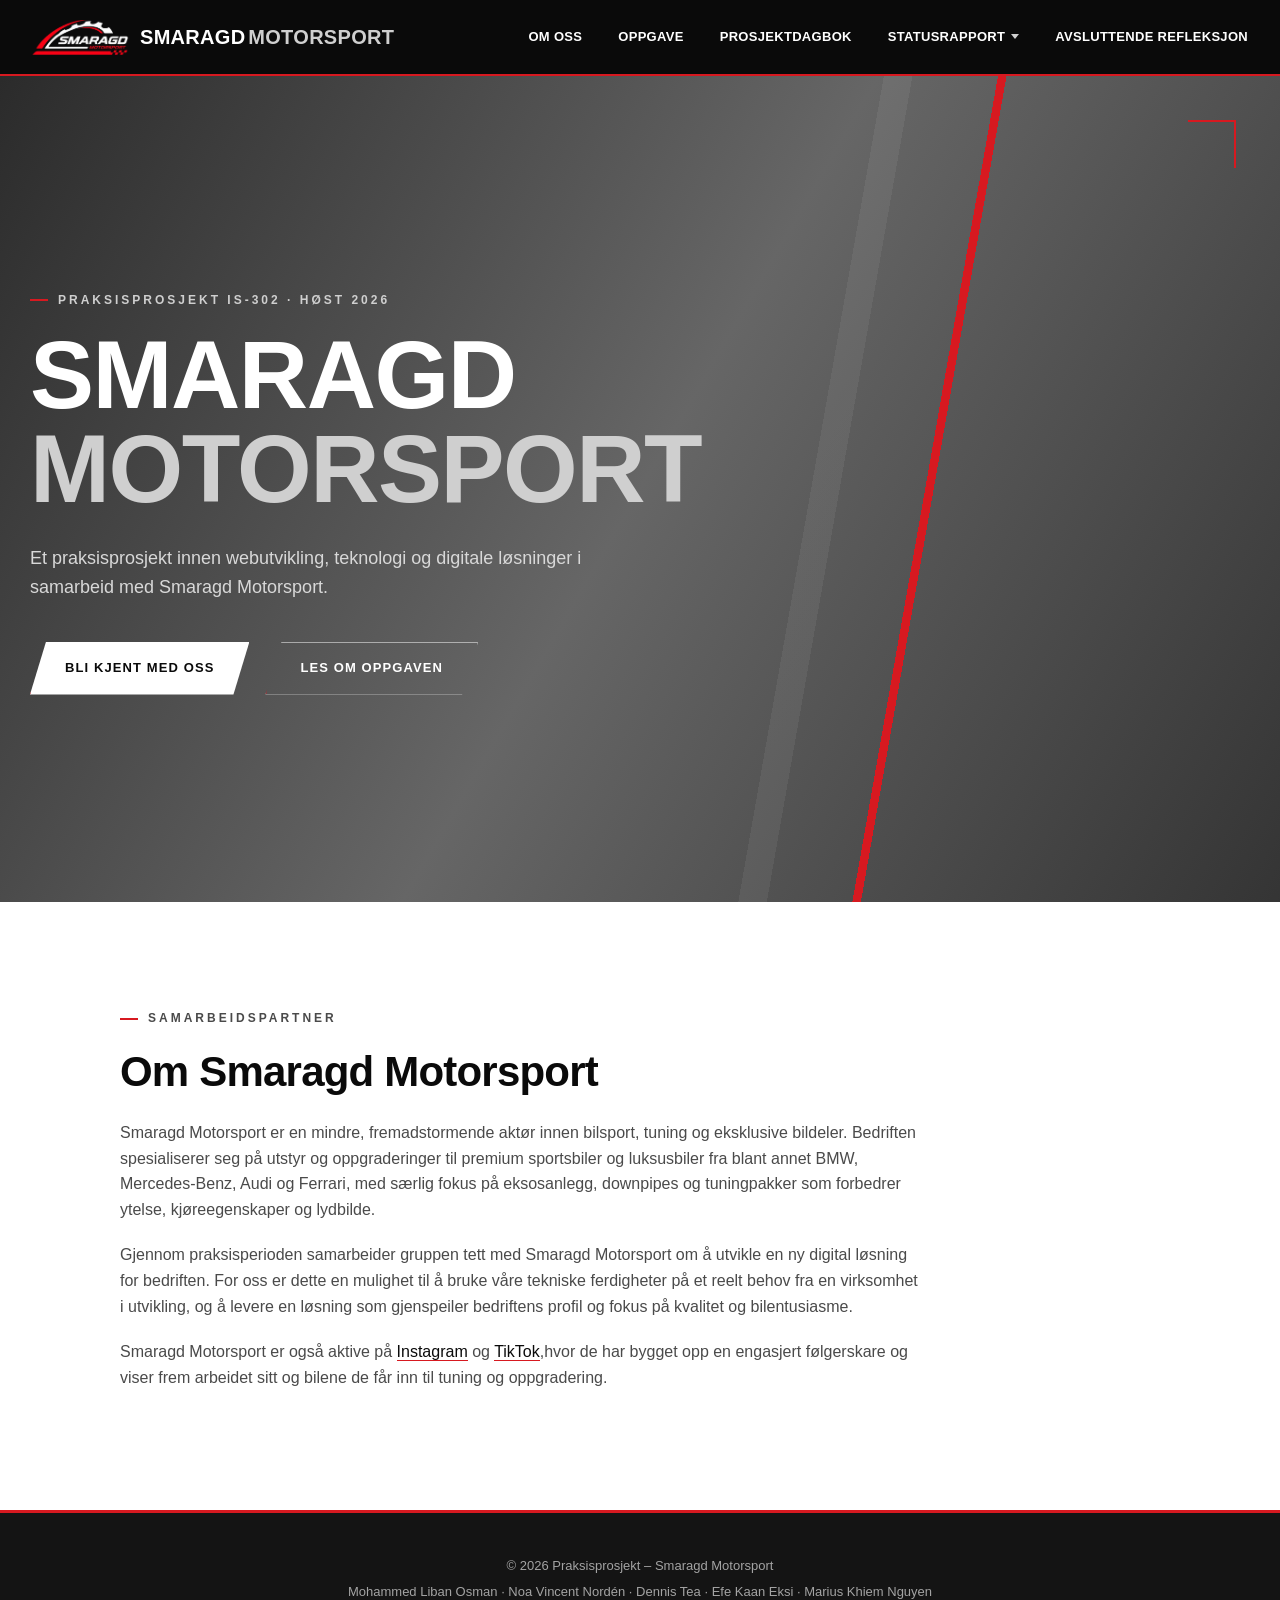
==== index.html @ 54a109b0 "Ordnet mobilvisning" ====
﻿<!DOCTYPE html>
<html lang="no">
<head>
    <meta charset="UTF-8">
    <meta name="viewport" content="width=device-width, initial-scale=1.0">

    <title>Smaragd Motorsport | Praksisprosjekt</title>

    <link rel="icon" type="image/png" href="./images/logo.png">

    <link rel="stylesheet" href="./style/stil.css">
</head>

<body>

    <!-- Hovedinnhold -->
    <main>

        <!-- Forside -->
        <section class="hero">

            <div class="hero-innhold">

                <p class="overtekst">
                    PRAKSISPROSJEKT IS-302 · HØST 2026
                </p>

                <h1>
                    SMARAGD <span>MOTORSPORT</span>
                </h1>

                <p class="hero-tekst">
                    Et praksisprosjekt innen webutvikling, teknologi og digitale løsninger i samarbeid med Smaragd Motorsport.
                </p>

                <div class="hero-knapper">

                    <a href="./html/om-oss.html" class="hovedknapp">
                        Bli kjent med oss
                    </a>

                    <a href="./html/oppgavebeskrivelse.html" class="hovedknapp">
                        Les om oppgaven
                    </a>

                </div>

            </div>

        </section>


        <!-- Om prosjektet -->
        <section class="introduksjon">

            <div class="innhold">

                <p class="seksjon-overtekst">
                    SAMARBEIDSPARTNER
                </p>

                <h2>
                    Om Smaragd Motorsport
                </h2>

                <p>
                    Smaragd Motorsport er en mindre, fremadstormende aktør innen bilsport, tuning og eksklusive bildeler. Bedriften spesialiserer seg på utstyr og oppgraderinger til premium sportsbiler og luksusbiler fra blant annet BMW, Mercedes-Benz, Audi og Ferrari, med særlig fokus på eksosanlegg, downpipes og tuningpakker som forbedrer ytelse, kjøreegenskaper og lydbilde.
                </p>

                <p>
                    Gjennom praksisperioden samarbeider gruppen tett med Smaragd Motorsport om å utvikle en ny digital løsning for bedriften. For oss er dette en mulighet til å bruke våre tekniske ferdigheter på et reelt behov fra en virksomhet i utvikling, og å levere en løsning som gjenspeiler bedriftens profil og fokus på kvalitet og bilentusiasme.
                </p>

                <p>
                    Smaragd Motorsport er også aktive på
                    <a href="https://www.instagram.com/smaragd.motorsport/" target="_blank" rel="noopener">Instagram</a> og
                    <a href="https://www.tiktok.com/@smaragd.motorsport1" target="_blank" rel="noopener">TikTok</a>,hvor de har bygget opp en engasjert følgerskare og viser frem arbeidet sitt og bilene de får inn til tuning og oppgradering.
                </p>

            </div>

        </section>

    </main>

    <script src="./js/hoved.js"></script>
    <script src="../JS/komponenter.js"></script>

</body>
</html>
---- style/stil.css ----
/* =====================================================
   FARGER, TYPOGRAFI OG GRUNNLEGGENDE VARIABLER
   ===================================================== */

   :root {
    --svart: #0a0a0a;
    --svart-2: #141414;
    --gra-mork: #4a4a4a;
    --gra: #8a8a8a;
    --gra-lys: #e2e2e2;
    --gra-lysest: #f4f4f4;
    --hvit: #ffffff;
    --off-hvit: #fafafa;
    --rod: #d71920;

    --skrift: Arial, Helvetica, sans-serif;
    --hoyde-nav: 74px;
}


/* =====================================================
   GENERELLE INNSTILLINGER
   ===================================================== */

* {
    margin: 0;
    padding: 0;
    box-sizing: border-box;
}

html {
    scroll-behavior: smooth;
}

body {
    font-family: var(--skrift);
    background-color: var(--hvit);
    color: var(--svart);
    line-height: 1.6;
    overflow-x: hidden;
}

img, video {
    max-width: 100%;
    height: auto;
}

:focus-visible {
    outline: 2px solid var(--rod);
    outline-offset: 3px;
}

@media (prefers-reduced-motion: reduce) {
    *, *::before, *::after {
        animation-duration: 0.001ms !important;
        transition-duration: 0.001ms !important;
    }
}


/* =====================================================
   NAVIGASJON
   ===================================================== */

   .topptekst {
    width: 100%;
    background-color: var(--svart);
    border-bottom: 2px solid #d71920;
    position: sticky;
    top: 0;
    z-index: 1000;
}

.navigasjon {
    max-width: 1300px;
    margin: auto;
    min-height: var(--hoyde-nav);
    display: flex;
    align-items: center;
    justify-content: space-between;
    padding: 0 30px;
}


/* Logo */

.logo {
    display: inline-flex;
    align-items: center;
    gap: 10px;
    text-decoration: none;
    color: var(--hvit);
    font-size: 20px;
    font-weight: 800;
    letter-spacing: 0.3px;
}

.logo img {
    width: 100px;
    height: 35px;
    object-fit: cover;
    flex-shrink: 0;
}

.logo-tekst span {
    margin-left: -3px;
    color: #cfcfcf;
    font-weight: 700;
}


/* Hamburger-knapp (kun synlig på mobil/nettbrett) */

.meny-knapp {
    display: none;
    position: relative;
    width: 26px;
    height: 18px;
    background: none;
    border: none;
    padding: 0;
    cursor: pointer;
    z-index: 1100;
    flex-shrink: 0;
}

.meny-linje {
    position: absolute;
    left: 0;
    width: 100%;
    height: 2px;
    background-color: var(--hvit);
    transition: top 0.2s ease, transform 0.2s ease, opacity 0.15s ease;
}

.meny-linje:nth-child(1) { top: 0; }
.meny-linje:nth-child(2) { top: 8px; }
.meny-linje:nth-child(3) { top: 16px; }

.meny-knapp[aria-expanded="true"] .meny-linje:nth-child(1) {
    top: 8px;
    transform: rotate(45deg);
}

.meny-knapp[aria-expanded="true"] .meny-linje:nth-child(2) {
    opacity: 0;
}

.meny-knapp[aria-expanded="true"] .meny-linje:nth-child(3) {
    top: 8px;
    transform: rotate(-45deg);
}


/* Meny */

.meny {
    list-style: none;
    display: flex;
    align-items: center;
    gap: 32px;
}

.meny li {
    position: relative;
}

.meny a {
    position: relative;
    display: inline-block;
    text-decoration: none;
    color: var(--hvit);
    font-size: 13px;
    font-weight: 700;
    letter-spacing: 0.3px;
    padding: 8px 2px;
    transition: color 0.15s ease;
}

.meny a::after {
    content: "";
    position: absolute;
    left: 0;
    bottom: 3px;
    width: 0%;
    height: 2px;
    background-color: var(--rod);
    transition: width 0.2s ease;
}

.meny a:hover {
    color: var(--hvit);
}

.meny a.aktiv::after {
    width: 100%;
    background-color: var(--rod);
}


/* =====================================================
   DROPDOWN
   ===================================================== */

.meny a.dropdown-knapp {
    display: flex;
    align-items: center;
    gap: 6px;
}

.pil {
    display: inline-flex;
    align-items: center;
    justify-content: center;
    width: 8px;
    height: 8px;
    font-size: 0;
    line-height: 0;
    color: #cfcfcf;
    transition: transform 0.2s ease;
}

.pil::after {
    content: "";
    display: block;
    width: 0;
    height: 0;
    border-left: 4px solid transparent;
    border-right: 4px solid transparent;
    border-top: 5px solid currentColor;
}

.dropdown:hover .pil,
.dropdown.apen .pil {
    transform: rotate(180deg);
}


/* Selve dropdown-menyen */

.dropdown-meny {
    position: absolute;
    top: 36px;
    left: -16px;
    min-width: 180px;
    background-color: var(--svart);
    list-style: none;
    border: 1px solid #333;
    box-shadow: 6px 6px 0 rgba(0, 0, 0, 0.25);
    padding: 0;
    opacity: 0;
    visibility: hidden;
    transform: translateY(6px);
    transition: 0.18s ease;
}

.dropdown:hover .dropdown-meny {
    opacity: 1;
    visibility: visible;
    transform: translateY(0);
}


/* Dropdown-elementer */

.dropdown-meny li {
    width: 100%;
}

.dropdown-meny li + li {
    border-top: 1px solid #333;
}

.dropdown-meny a {
    display: block;
    padding: 12px 18px;
    font-size: 13px;
    font-weight: 600;
    color: var(--hvit);
    border-left: 3px solid transparent;
}

.dropdown-meny a::after {
    display: none;
}

.dropdown-meny a:hover {
    background-color: var(--svart-2);
    color: var(--hvit);
    border-left-color: var(--rod);
}


/* =====================================================
   HERO / FORSIDE
   ===================================================== */

.hero {
    position: relative;
    /* Fyller hele den synlige skjermen under toppmenyen */
    min-height: calc(100vh - var(--hoyde-nav));
    display: flex;
    align-items: center;
    overflow: hidden;
    background:
        linear-gradient(120deg, rgba(8, 8, 8, 0.86) 0%, rgba(8, 8, 8, 0.62) 50%, rgba(8, 8, 8, 0.82) 100%),
        url("../bilder/hero.jpg");
    background-size: cover;
    background-position: center;
}

/* Diagonal racing-stripe gjennom hero-bakgrunnen */
.hero::before {
    content: "";
    position: absolute;
    inset: 0;
    background: linear-gradient(100deg,
        transparent 0%, transparent 62%,
        rgba(255, 255, 255, 0.06) 62%, rgba(255, 255, 255, 0.06) 64%,
        transparent 64%, transparent 70%,
        var(--rod) 70%, var(--rod) 70.6%,
        transparent 70.6%);
    pointer-events: none;
}

/* Hjørnemarkør øverst til høyre - samme visuelle språk som knapper/kort */
.hero::after {
    content: "";
    position: absolute;
    top: 44px;
    right: 44px;
    width: 46px;
    height: 46px;
    border-top: 2px solid var(--rod);
    border-right: 2px solid var(--rod);
    pointer-events: none;
}

@media (max-width: 700px) {
    .hero::after {
        display: none;
    }
}


.hero-innhold {
    position: relative;
    z-index: 1;
    max-width: 1300px;
    width: 100%;
    margin: auto;
    padding: 100px 30px;
    color: var(--hvit);
}


.overtekst,
.seksjon-overtekst {
    display: inline-flex;
    align-items: center;
    gap: 10px;
    font-size: 12px;
    font-weight: 700;
    letter-spacing: 3px;
    margin-bottom: 18px;
    color: var(--gra);
}

.overtekst::before,
.seksjon-overtekst::before {
    content: "";
    width: 18px;
    height: 2px;
    background-color: var(--rod);
}

.hero .overtekst {
    color: #cfcfcf;
}


.hero h1 {
    font-size: clamp(50px, 7.5vw, 98px);
    line-height: 0.98;
    letter-spacing: -1.5px;
    margin-bottom: 28px;
    font-weight: 800;
}

    .hero h1 span {
        display: block;
        color: #cfcfcf;
    }


.hero-tekst {
    max-width: 600px;
    font-size: 18px;
    color: #d8d8d8;
    margin-bottom: 40px;
}


/* Knapper - parallellogram, klassisk racing-form */

.hero-knapper {
    display: flex;
    flex-wrap: wrap;
    align-items: center;
    gap: 16px;
}

.hovedknapp {
    position: relative;
    isolation: isolate; /* egen stacking-context, så pseudo-elementene alltid legger seg riktig i forhold til teksten */
    display: inline-block;
    padding: 15px 34px;
    background-color: transparent;
    color: var(--svart);
    text-decoration: none;
    font-size: 13px;
    font-weight: 700;
    letter-spacing: 1.1px;
    text-transform: uppercase;
    border: 1px solid var(--hvit);
    clip-path: polygon(16px 0, 100% 0, calc(100% - 16px) 100%, 0 100%);
    transition: color 0.2s ease, border-color 0.2s ease;
}

    /* Hvit "hvile"-bunn - ligger nederst */
    .hovedknapp::before {
        content: "";
        position: absolute;
        inset: 0;
        background-color: var(--hvit);
        z-index: -2;
    }

    /* Rød flate som ligger skjult til venstre og sklir inn ved hover.
       clip-path på selve knappen klipper også denne, så den følger
       parallellogram-formen og gir et diagonalt "wipe" inn i rødt. */
    .hovedknapp::after {
        content: "";
        position: absolute;
        inset: 0;
        background-color: var(--rod);
        transform: translateX(-100%);
        transition: transform 0.35s ease;
        z-index: -1;
    }

    .hovedknapp:hover {
        color: var(--hvit);
        border-color: var(--rod);
    }

    .hovedknapp:hover::after {
        transform: translateX(0);
    }

/* Andre knapp i hero blir en tydelig sekundærvariant (outline) - uten å røre HTML */
.hero-knapper .hovedknapp:nth-of-type(2) {
    color: var(--hvit);
    border-color: rgba(255, 255, 255, 0.5);
}

    /* Outline-varianten har ingen hvit hvile-bunn - bakgrunnen skal skinne gjennom til røden sklir inn */
    .hero-knapper .hovedknapp:nth-of-type(2)::before {
        background-color: transparent;
    }

    .hero-knapper .hovedknapp:nth-of-type(2):hover {
        border-color: var(--rod);
    }


/* =====================================================
   GENERELT INNHOLD
   ===================================================== */

.innhold {
    max-width: 1100px;
    margin: auto;
    padding: 100px 30px;
}

    .innhold h2 {
        font-size: 42px;
        line-height: 1.08;
        letter-spacing: -0.8px;
        margin-bottom: 26px;
    }

    .innhold p {
        max-width: 800px;
        color: var(--gra-mork);
        margin-bottom: 20px;
    }

    .innhold p a {
        color: var(--svart);
        text-decoration: none;
        border-bottom: 1px solid var(--rod);
        transition: color 0.2s ease;
    }

        .innhold p a:hover {
            color: var(--rod);
        }

    .oppdrag-liste {
        margin: 20px 0 32px;
        padding-left: 0;
        list-style: none;
    }

    .oppdrag-liste li {
        position: relative;
        color: var(--gra-mork);
        margin-bottom: 14px;
        padding-left: 24px;
        line-height: 1.6;
    }

    .oppdrag-liste li::before {
        content: "";
        position: absolute;
        left: 0;
        top: 9px;
        width: 8px;
        height: 2px;
        background-color: var(--rod);
    }

    .oppdrag-liste li:last-child {
        margin-bottom: 0;
    }


/* =====================================================
   FOKUSOMRÅDER
   ===================================================== */

.fokus {
    background-color: var(--gra-lysest);
}

.fokus-kort {
    display: grid;
    grid-template-columns: repeat(2, 1fr);
    gap: 20px;
    margin-top: 50px;
}

.kort {
    position: relative;
    background-color: var(--hvit);
    padding: 36px 35px 32px;
    border: 1px solid var(--gra-lys);
    transition: border-color 0.2s ease;
}

    /* Hjørnemarkører i samme stil som knappene - gjennomgående visuelt språk */
    .kort::before,
    .kort::after {
        content: "";
        position: absolute;
        width: 16px;
        height: 16px;
        border-color: var(--svart);
        border-style: solid;
        transition: border-color 0.2s ease;
    }

    .kort::before {
        top: -1px;
        left: -1px;
        border-width: 2px 0 0 2px;
    }

    .kort::after {
        bottom: -1px;
        right: -1px;
        border-width: 0 2px 2px 0;
    }

    .kort:hover {
        border-color: var(--gra-lys);
    }

    .kort:hover::before,
    .kort:hover::after {
        border-color: var(--rod);
    }

    .kort h3 {
        margin-bottom: 12px;
        font-size: 20px;
        letter-spacing: -0.2px;
    }

    .kort p {
        font-size: 14px;
        color: var(--gra-mork);
        margin: 0;
    }


/* =====================================================
   BUNNTEKST
   ===================================================== */

.bunntekst {
    background-color: var(--svart-2);
    color: var(--hvit);
    padding: 38px 30px;
    text-align: center;
    border-top: 3px solid var(--rod);
}

    .bunntekst p {
        font-size: 13px;
        color: #a3a3a3;
        margin: 5px 0;
    }


/* =====================================================
   MOBIL / NETTBRETT - NAVIGASJON
   ===================================================== */

/* Menyen med fem punkter blir for trang for logoen under 1200px,
   så hamburgermenyen tar over her - ikke først ved 900px. */

@media (max-width: 1200px) {

    .navigasjon {
        padding: 0 20px;
        flex-wrap: nowrap;
    }

    .logo {
        min-width: 0;
        gap: 8px;
    }

        .logo img {
            width: 76px;
            height: auto;
        }

        .logo-tekst {
            display: none;
        }

    .meny-knapp {
        display: block;
    }

    /* Fullskjerms mobilmeny - samme visuelle stil som resten av Smaragd Motorsport-prosjektet */

    .meny {
        position: fixed;
        top: var(--hoyde-nav);
        left: 0;
        right: 0;
        bottom: 0;
        z-index: 999;
        flex-direction: column;
        align-items: stretch;
        justify-content: flex-start;
        gap: 0;
        margin: 0;
        padding: 10px 0 40px;
        background-color: var(--svart);
        overflow-y: auto;
        opacity: 0;
        visibility: hidden;
        transform: translateY(-10px);
        pointer-events: none;
        transition: opacity 0.22s ease, transform 0.22s ease, visibility 0.22s ease;
    }

    .meny.apen {
        opacity: 1;
        visibility: visible;
        transform: translateY(0);
        pointer-events: auto;
    }

    body.meny-apen {
        overflow: hidden;
    }

    .meny li {
        position: static;
        width: 100%;
        border-top: 1px solid #262626;
    }

        .meny li:first-child {
            border-top: none;
        }

    .meny a {
        display: block;
        width: 100%;
        padding: 20px 30px;
        font-size: 14px;
        text-align: center;
        letter-spacing: 1.5px;
    }

    .meny a::after {
        left: 50%;
        bottom: 11px;
        transform: translateX(-50%);
    }

    .meny a.dropdown-knapp {
        display: flex;
        width: 100%;
        justify-content: center;
    }

    /* Dropdown vises som utvidbar liste i mobilmenyen i stedet for hover */

    .dropdown-meny {
        position: static;
        min-width: 0;
        opacity: 1;
        visibility: visible;
        transform: none;
        border: none;
        box-shadow: none;
        background-color: var(--svart-2);
        max-height: 0;
        overflow: hidden;
        transition: max-height 0.22s ease;
    }

    .dropdown.apen .dropdown-meny {
        max-height: 200px;
    }

    .dropdown-meny a {
        padding: 16px 30px;
        font-size: 12px;
        color: #cfcfcf;
    }
}


/* =====================================================
   MOBIL
   ===================================================== */

@media (max-width: 900px) {

    .hero {
        min-height: 100svh;
    }

    .fokus-kort {
        grid-template-columns: 1fr;
    }
}


@media (max-width: 600px) {

    .hero h1 {
        font-size: 48px;
    }

    .hero-tekst {
        font-size: 16px;
    }

    .hero-knapper {
        flex-direction: column;
        align-items: stretch;
    }

        .hero-knapper .hovedknapp {
            text-align: center;
            clip-path: polygon(10px 0, 100% 0, calc(100% - 10px) 100%, 0 100%);
        }

    .innhold {
        padding: 70px 20px;
    }

        .innhold h2 {
            font-size: 30px;
        }

    .rod {
        color: var(--rod);
    }
}
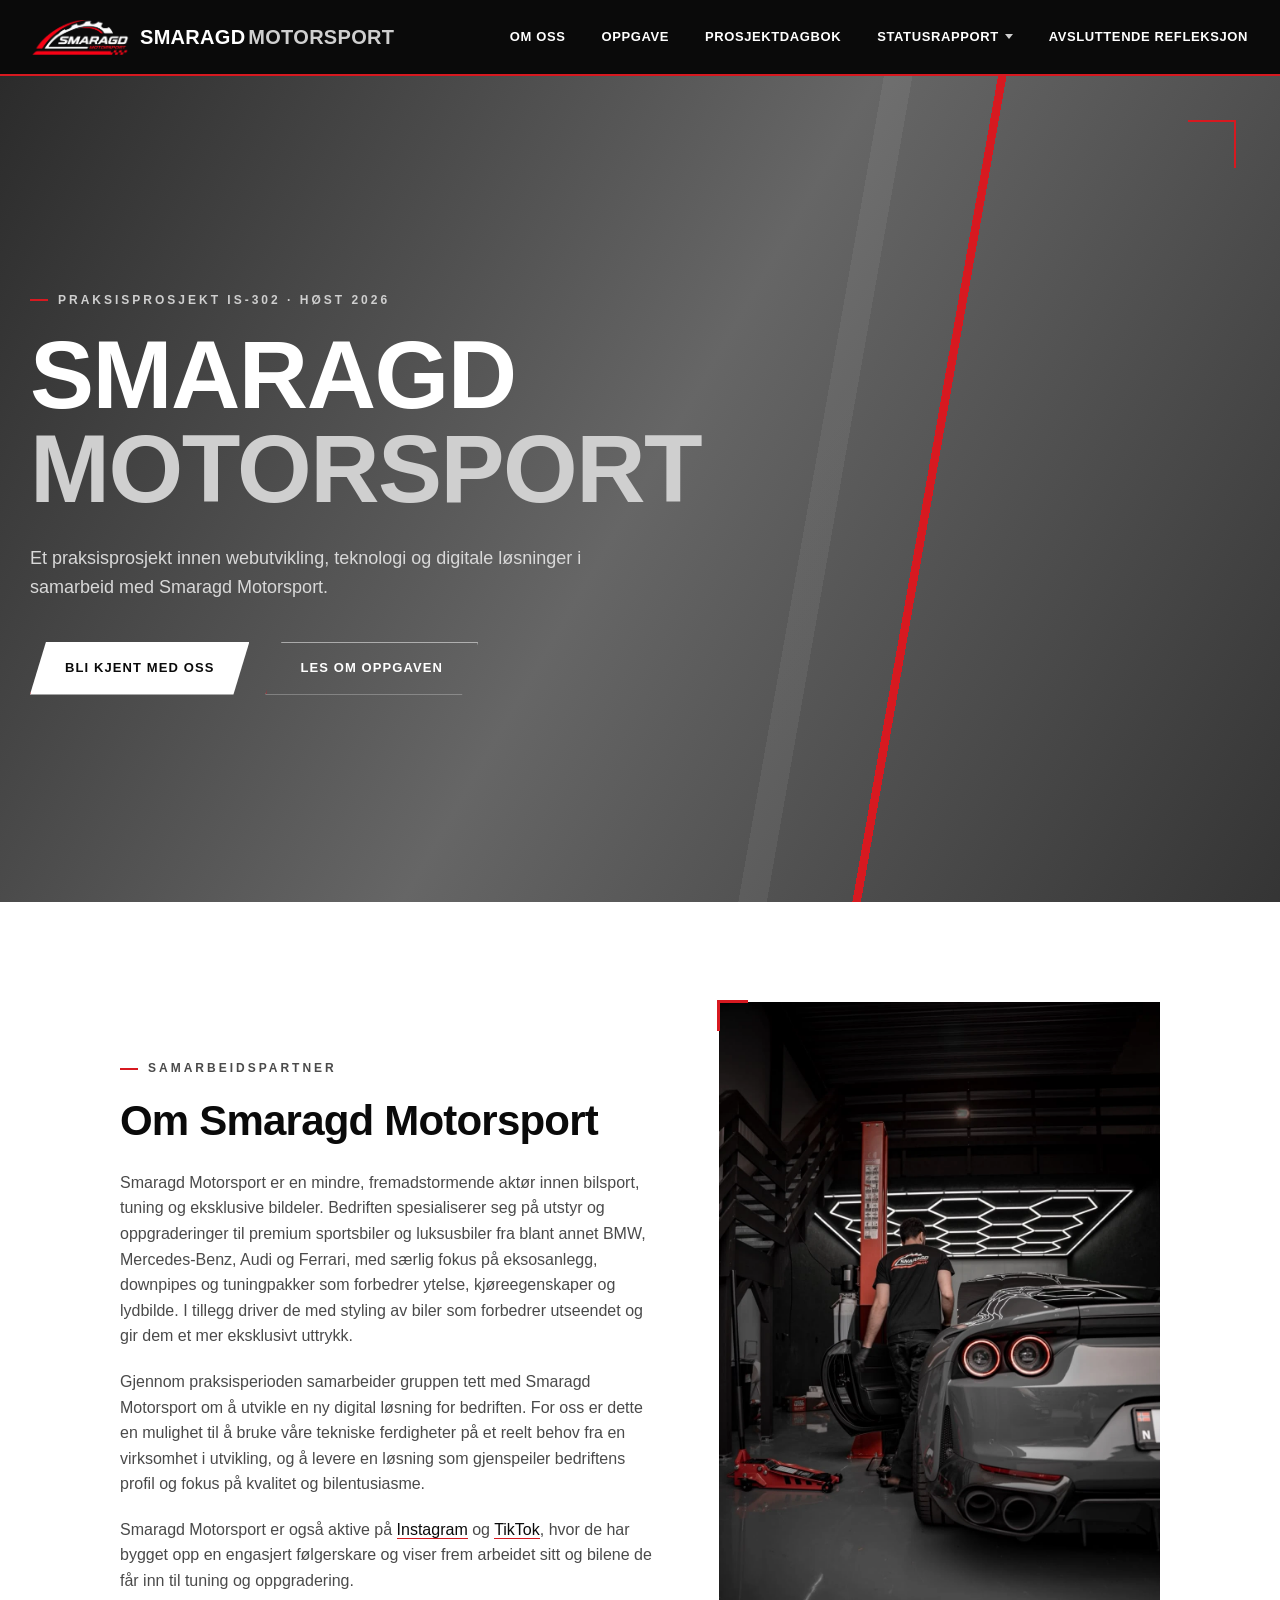
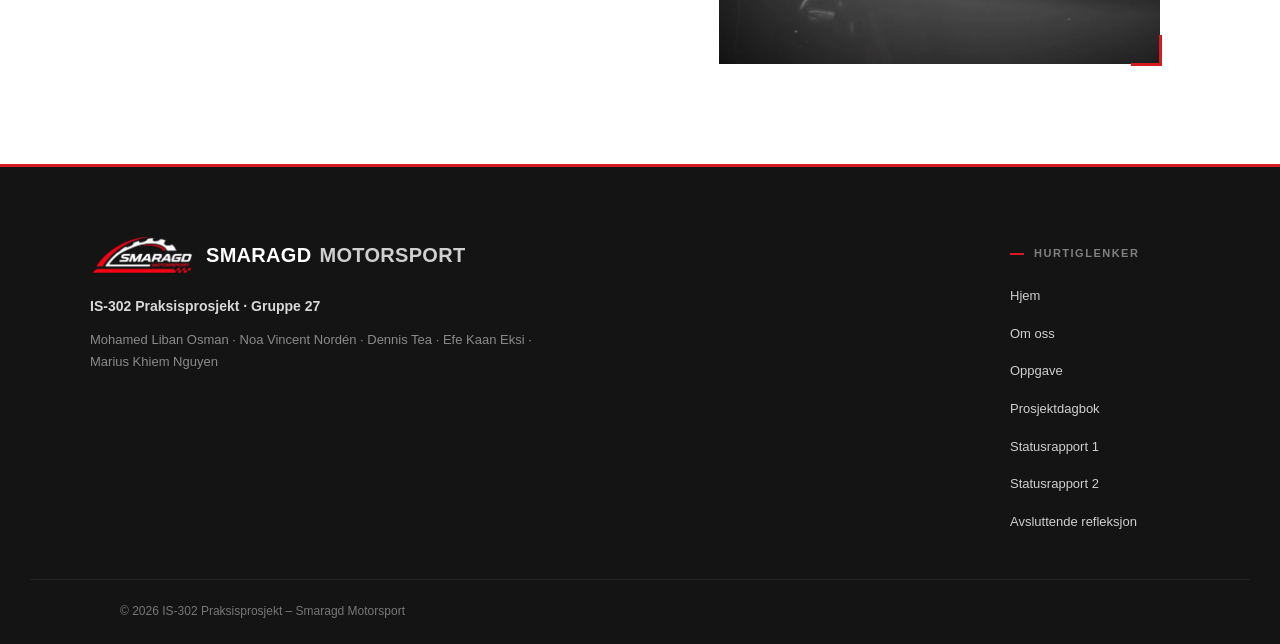
==== commit 0ddcd796: "Header og footer + hjemmeside" ====
--- a/index.html
+++ b/index.html
@@ -53,29 +53,39 @@
         <!-- Om prosjektet -->
         <section class="introduksjon">
 
-            <div class="innhold">
+            <div class="innhold introduksjon-innhold">
 
-                <p class="seksjon-overtekst">
-                    SAMARBEIDSPARTNER
-                </p>
+                <div class="introduksjon-tekst">
 
-                <h2>
-                    Om Smaragd Motorsport
-                </h2>
+                    <p class="seksjon-overtekst">
+                        SAMARBEIDSPARTNER
+                    </p>
 
-                <p>
-                    Smaragd Motorsport er en mindre, fremadstormende aktør innen bilsport, tuning og eksklusive bildeler. Bedriften spesialiserer seg på utstyr og oppgraderinger til premium sportsbiler og luksusbiler fra blant annet BMW, Mercedes-Benz, Audi og Ferrari, med særlig fokus på eksosanlegg, downpipes og tuningpakker som forbedrer ytelse, kjøreegenskaper og lydbilde.
-                </p>
+                    <h2>
+                        Om Smaragd Motorsport
+                    </h2>
 
-                <p>
-                    Gjennom praksisperioden samarbeider gruppen tett med Smaragd Motorsport om å utvikle en ny digital løsning for bedriften. For oss er dette en mulighet til å bruke våre tekniske ferdigheter på et reelt behov fra en virksomhet i utvikling, og å levere en løsning som gjenspeiler bedriftens profil og fokus på kvalitet og bilentusiasme.
-                </p>
+                    <p>
+                        Smaragd Motorsport er en mindre, fremadstormende aktør innen bilsport, tuning og eksklusive bildeler. Bedriften spesialiserer seg på utstyr og oppgraderinger til premium sportsbiler og luksusbiler fra blant annet BMW, Mercedes-Benz, Audi og Ferrari, med særlig fokus på eksosanlegg, downpipes og tuningpakker som forbedrer ytelse, kjøreegenskaper og lydbilde. I tillegg driver de med styling av biler som forbedrer utseendet og gir dem et mer eksklusivt uttrykk.
+                    </p>
 
-                <p>
-                    Smaragd Motorsport er også aktive på
-                    <a href="https://www.instagram.com/smaragd.motorsport/" target="_blank" rel="noopener">Instagram</a> og
-                    <a href="https://www.tiktok.com/@smaragd.motorsport1" target="_blank" rel="noopener">TikTok</a>,hvor de har bygget opp en engasjert følgerskare og viser frem arbeidet sitt og bilene de får inn til tuning og oppgradering.
-                </p>
+                    <p>
+                        Gjennom praksisperioden samarbeider gruppen tett med Smaragd Motorsport om å utvikle en ny digital løsning for bedriften. For oss er dette en mulighet til å bruke våre tekniske ferdigheter på et reelt behov fra en virksomhet i utvikling, og å levere en løsning som gjenspeiler bedriftens profil og fokus på kvalitet og bilentusiasme.
+                    </p>
+
+                    <p>
+                        Smaragd Motorsport er også aktive på
+                        <a href="https://www.instagram.com/smaragd.motorsport/" target="_blank" rel="noopener">Instagram</a> og
+                        <a href="https://www.tiktok.com/@smaragd.motorsport1" target="_blank" rel="noopener">TikTok</a>, hvor de har bygget opp en engasjert følgerskare og viser frem arbeidet sitt og bilene de får inn til tuning og oppgradering.
+                    </p>
+
+                </div>
+
+                <div class="introduksjon-bilde">
+                    <img src="./images/verksted.webp"
+                         alt="Mekaniker som jobber på en sportsbil i Smaragd Motorsport sitt verksted"
+                         loading="lazy">
+                </div>
 
             </div>
 
--- a/style/stil.css
+++ b/style/stil.css
@@ -172,7 +172,7 @@
     color: var(--hvit);
     font-size: 13px;
     font-weight: 700;
-    letter-spacing: 0.3px;
+    letter-spacing: 0.6px;
     padding: 8px 2px;
     transition: color 0.15s ease;
 }
@@ -189,7 +189,7 @@
 }
 
 .meny a:hover {
-    color: var(--hvit);
+    color: var(--rod);
 }
 
 .meny a.aktiv::after {
@@ -508,6 +508,56 @@
             color: var(--rod);
         }
 
+
+/* Introduksjon på forsiden - tekst + bilde side om side */
+
+.introduksjon-innhold {
+    display: grid;
+    grid-template-columns: 1.1fr 0.9fr;
+    gap: 60px;
+    align-items: center;
+}
+
+.introduksjon-tekst p {
+    max-width: 560px;
+}
+
+.introduksjon-bilde {
+    position: relative;
+    aspect-ratio: 2 / 3;
+}
+
+    .introduksjon-bilde img {
+        width: 100%;
+        height: 100%;
+        object-fit: cover;
+        display: block;
+    }
+
+    .introduksjon-bilde::before,
+    .introduksjon-bilde::after {
+        content: "";
+        position: absolute;
+        width: 28px;
+        height: 28px;
+        border-color: var(--rod);
+        border-style: solid;
+        pointer-events: none;
+    }
+
+    .introduksjon-bilde::before {
+        top: -2px;
+        left: -2px;
+        border-width: 3px 0 0 3px;
+    }
+
+    .introduksjon-bilde::after {
+        bottom: -2px;
+        right: -2px;
+        border-width: 0 3px 3px 0;
+    }
+
+
     .oppdrag-liste {
         margin: 20px 0 32px;
         padding-left: 0;
@@ -613,15 +663,125 @@
 .bunntekst {
     background-color: var(--svart-2);
     color: var(--hvit);
-    padding: 38px 30px;
-    text-align: center;
+    padding: 70px 30px 0;
     border-top: 3px solid var(--rod);
 }
 
-    .bunntekst p {
-        font-size: 13px;
-        color: #a3a3a3;
-        margin: 5px 0;
+.bunntekst-innhold {
+    max-width: 1100px;
+    margin: 0 auto;
+    display: flex;
+    flex-wrap: wrap;
+    justify-content: space-between;
+    gap: 40px 60px;
+    padding-bottom: 46px;
+}
+
+
+/* Om / merkevare */
+
+.bunntekst-om {
+    max-width: 460px;
+}
+
+.bunntekst-logo {
+    display: inline-flex;
+    align-items: center;
+    gap: 12px;
+    color: var(--hvit);
+    font-size: 20px;
+    font-weight: 800;
+    letter-spacing: 0.3px;
+    margin-bottom: 22px;
+}
+
+    .bunntekst-logo span {
+        margin-left: -4px;
+        color: #cfcfcf;
+        font-weight: 700;
+    }
+
+    .bunntekst-logo img {
+        width: 104px;
+        height: 36px;
+        object-fit: cover;
+        flex-shrink: 0;
+    }
+
+.bunntekst-prosjekt {
+    font-size: 14px;
+    color: #d8d8d8;
+    font-weight: 600;
+    margin: 0 0 12px;
+}
+
+.bunntekst-navn {
+    font-size: 13px;
+    color: #8a8a8a;
+    line-height: 1.7;
+    margin: 0;
+}
+
+
+/* Hurtiglenker */
+
+.bunntekst-lenker {
+    min-width: 180px;
+}
+
+.bunntekst-lenker .bunntekst-overskrift {
+    display: inline-flex;
+    align-items: center;
+    gap: 10px;
+    font-size: 11px;
+    font-weight: 700;
+    letter-spacing: 1.5px;
+    color: #808080;
+    margin: 0 0 20px;
+}
+
+.bunntekst-lenker .bunntekst-overskrift::before {
+    content: "";
+    width: 14px;
+    height: 2px;
+    background-color: var(--rod);
+    flex-shrink: 0;
+}
+
+.bunntekst-lenker ul {
+    list-style: none;
+    margin: 0;
+    padding: 0;
+    display: flex;
+    flex-direction: column;
+    gap: 12px;
+}
+
+.bunntekst-lenker a {
+    font-size: 13px;
+    color: #cfcfcf;
+    text-decoration: none;
+    transition: color 0.15s ease;
+}
+
+    .bunntekst-lenker a:hover {
+        color: var(--rod);
+    }
+
+
+/* Bunnlinje */
+
+.bunntekst-bunnlinje {
+    border-top: 1px solid #262626;
+}
+
+    .bunntekst-bunnlinje p {
+        max-width: 1100px;
+        margin: 0 auto;
+        padding: 22px 30px;
+        font-size: 12px;
+        color: #777;
+        text-align: left;
     }
 
 
@@ -764,6 +924,28 @@
     .fokus-kort {
         grid-template-columns: 1fr;
     }
+
+    .introduksjon-innhold {
+        grid-template-columns: 1fr;
+        gap: 40px;
+    }
+
+    .introduksjon-innhold .introduksjon-bilde {
+        max-width: 420px;
+        margin: 0 auto;
+    }
+
+    .introduksjon-tekst p {
+        max-width: none;
+    }
+
+    .bunntekst-innhold {
+        gap: 36px;
+    }
+
+    .bunntekst-om {
+        max-width: none;
+    }
 }
 
 
@@ -798,4 +980,12 @@
     .rod {
         color: var(--rod);
     }
+
+    .bunntekst {
+        padding-top: 50px;
+    }
+
+    .bunntekst-innhold {
+        padding-bottom: 36px;
+    }
 }
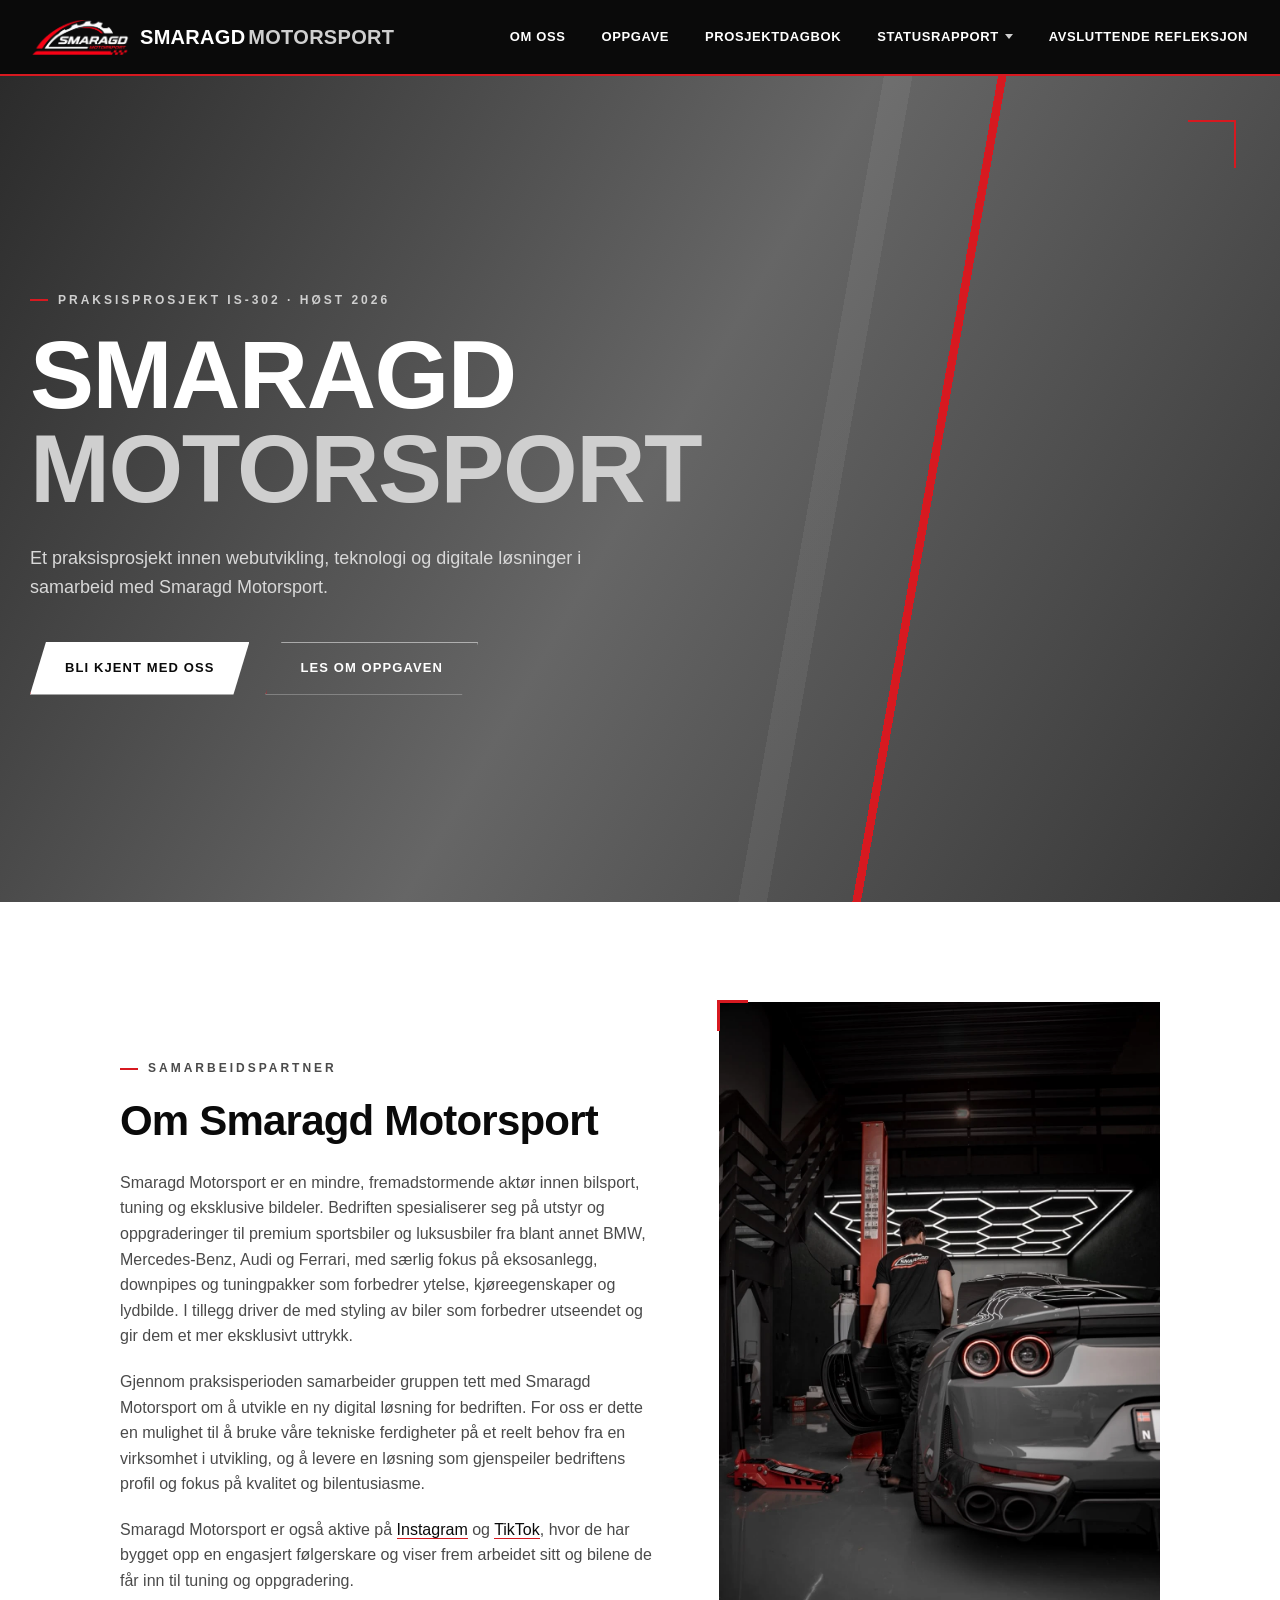
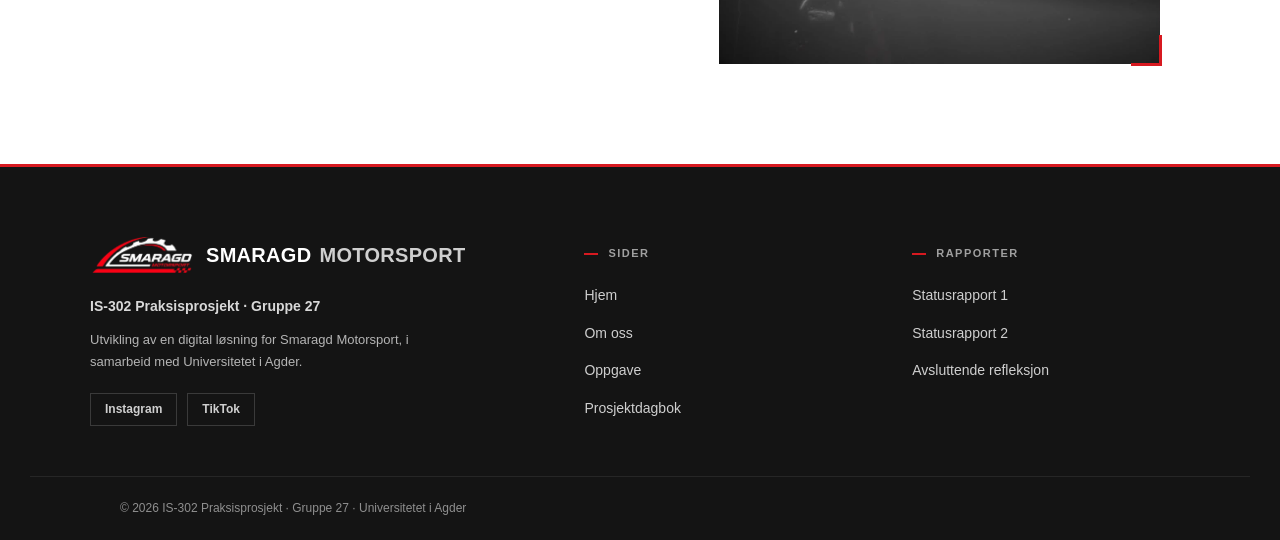
==== commit 974e13b0: "Annimasjoner" ====
--- a/index.html
+++ b/index.html
@@ -1,100 +1,101 @@
-﻿<!DOCTYPE html>
-<html lang="no">
-<head>
-    <meta charset="UTF-8">
-    <meta name="viewport" content="width=device-width, initial-scale=1.0">
-
-    <title>Smaragd Motorsport | Praksisprosjekt</title>
-
-    <link rel="icon" type="image/png" href="./images/logo.png">
-
-    <link rel="stylesheet" href="./style/stil.css">
-</head>
-
-<body>
-
-    <!-- Hovedinnhold -->
-    <main>
-
-        <!-- Forside -->
-        <section class="hero">
-
-            <div class="hero-innhold">
-
-                <p class="overtekst">
-                    PRAKSISPROSJEKT IS-302 · HØST 2026
-                </p>
-
-                <h1>
-                    SMARAGD <span>MOTORSPORT</span>
-                </h1>
-
-                <p class="hero-tekst">
-                    Et praksisprosjekt innen webutvikling, teknologi og digitale løsninger i samarbeid med Smaragd Motorsport.
-                </p>
-
-                <div class="hero-knapper">
-
-                    <a href="./html/om-oss.html" class="hovedknapp">
-                        Bli kjent med oss
-                    </a>
-
-                    <a href="./html/oppgavebeskrivelse.html" class="hovedknapp">
-                        Les om oppgaven
-                    </a>
-
-                </div>
-
-            </div>
-
-        </section>
-
-
-        <!-- Om prosjektet -->
-        <section class="introduksjon">
-
-            <div class="innhold introduksjon-innhold">
-
-                <div class="introduksjon-tekst">
-
-                    <p class="seksjon-overtekst">
-                        SAMARBEIDSPARTNER
-                    </p>
-
-                    <h2>
-                        Om Smaragd Motorsport
-                    </h2>
-
-                    <p>
-                        Smaragd Motorsport er en mindre, fremadstormende aktør innen bilsport, tuning og eksklusive bildeler. Bedriften spesialiserer seg på utstyr og oppgraderinger til premium sportsbiler og luksusbiler fra blant annet BMW, Mercedes-Benz, Audi og Ferrari, med særlig fokus på eksosanlegg, downpipes og tuningpakker som forbedrer ytelse, kjøreegenskaper og lydbilde. I tillegg driver de med styling av biler som forbedrer utseendet og gir dem et mer eksklusivt uttrykk.
-                    </p>
-
-                    <p>
-                        Gjennom praksisperioden samarbeider gruppen tett med Smaragd Motorsport om å utvikle en ny digital løsning for bedriften. For oss er dette en mulighet til å bruke våre tekniske ferdigheter på et reelt behov fra en virksomhet i utvikling, og å levere en løsning som gjenspeiler bedriftens profil og fokus på kvalitet og bilentusiasme.
-                    </p>
-
-                    <p>
-                        Smaragd Motorsport er også aktive på
-                        <a href="https://www.instagram.com/smaragd.motorsport/" target="_blank" rel="noopener">Instagram</a> og
-                        <a href="https://www.tiktok.com/@smaragd.motorsport1" target="_blank" rel="noopener">TikTok</a>, hvor de har bygget opp en engasjert følgerskare og viser frem arbeidet sitt og bilene de får inn til tuning og oppgradering.
-                    </p>
-
-                </div>
-
-                <div class="introduksjon-bilde">
-                    <img src="./images/verksted.webp"
-                         alt="Mekaniker som jobber på en sportsbil i Smaragd Motorsport sitt verksted"
-                         loading="lazy">
-                </div>
-
-            </div>
-
-        </section>
-
-    </main>
-
-    <script src="./js/hoved.js"></script>
-    <script src="../JS/komponenter.js"></script>
-
-</body>
+﻿<!DOCTYPE html>
+<html lang="no">
+<head>
+    <meta charset="UTF-8">
+    <meta name="viewport" content="width=device-width, initial-scale=1.0">
+
+    <title>Smaragd Motorsport | Praksisprosjekt</title>
+
+    <link rel="icon" type="image/png" href="./images/favicon.png">
+
+    <link rel="stylesheet" href="./style/stil.css">
+</head>
+
+<body>
+
+    <!-- Hovedinnhold -->
+    <main>
+
+        <!-- Forside -->
+        <section class="hero">
+
+            <div class="hero-innhold">
+
+                <p class="overtekst">
+                    PRAKSISPROSJEKT IS-302 · HØST 2026
+                </p>
+
+                <h1>
+                    SMARAGD <span>MOTORSPORT</span>
+                </h1>
+
+                <p class="hero-tekst">
+                    Et praksisprosjekt innen webutvikling, teknologi og digitale løsninger i samarbeid med Smaragd Motorsport.
+                </p>
+
+                <div class="hero-knapper">
+
+                    <a href="./html/om-oss.html" class="hovedknapp">
+                        Bli kjent med oss
+                    </a>
+
+                    <a href="./html/oppgavebeskrivelse.html" class="hovedknapp">
+                        Les om oppgaven
+                    </a>
+
+                </div>
+
+            </div>
+
+        </section>
+
+
+        <!-- Om prosjektet -->
+        <section class="introduksjon">
+
+            <div class="innhold introduksjon-innhold">
+
+                <div class="introduksjon-tekst">
+
+                    <p class="seksjon-overtekst">
+                        SAMARBEIDSPARTNER
+                    </p>
+
+                    <h2>
+                        Om Smaragd Motorsport
+                    </h2>
+
+                    <p>
+                        Smaragd Motorsport er en mindre, fremadstormende aktør innen bilsport, tuning og eksklusive bildeler. Bedriften spesialiserer seg på utstyr og oppgraderinger til premium sportsbiler og luksusbiler fra blant annet BMW, Mercedes-Benz, Audi og Ferrari, med særlig fokus på eksosanlegg, downpipes og tuningpakker som forbedrer ytelse, kjøreegenskaper og lydbilde. I tillegg driver de med styling av biler som forbedrer utseendet og gir dem et mer eksklusivt uttrykk.
+                    </p>
+
+                    <p>
+                        Gjennom praksisperioden samarbeider gruppen tett med Smaragd Motorsport om å utvikle en ny digital løsning for bedriften. For oss er dette en mulighet til å bruke våre tekniske ferdigheter på et reelt behov fra en virksomhet i utvikling, og å levere en løsning som gjenspeiler bedriftens profil og fokus på kvalitet og bilentusiasme.
+                    </p>
+
+                    <p>
+                        Smaragd Motorsport er også aktive på
+                        <a href="https://www.instagram.com/smaragd.motorsport/" target="_blank" rel="noopener">Instagram</a> og
+                        <a href="https://www.tiktok.com/@smaragd.motorsport1" target="_blank" rel="noopener">TikTok</a>, hvor de har bygget opp en engasjert følgerskare og viser frem arbeidet sitt og bilene de får inn til tuning og oppgradering.
+                    </p>
+
+                </div>
+
+                <div class="introduksjon-bilde">
+                    <img src="./images/verksted.webp"
+                         alt="Mekaniker som jobber på en sportsbil i Smaragd Motorsport sitt verksted"
+                         loading="lazy">
+                </div>
+
+            </div>
+
+        </section>
+
+    </main>
+
+    <script src="./js/hoved.js"></script>
+    <script src="../JS/komponenter.js"></script>
+    <script src="./JS/animasjoner.js"></script>
+
+</body>
 </html>
--- a/style/stil.css
+++ b/style/stil.css
@@ -43,6 +43,10 @@
 img, video {
     max-width: 100%;
     height: auto;
+}
+
+body.lysboks-apen {
+    overflow: hidden;
 }
 
 :focus-visible {
@@ -657,6 +661,102 @@
 
 
 /* =====================================================
+   LYSBOKS (bildevisning i fullskjerm)
+   ===================================================== */
+
+.lysboks {
+    position: fixed;
+    inset: 0;
+    z-index: 2000;
+    display: flex;
+    align-items: center;
+    justify-content: center;
+    padding: 70px 110px;
+    background-color: rgba(10, 10, 10, 0.92);
+    opacity: 0;
+    visibility: hidden;
+    transition: opacity 0.2s ease, visibility 0.2s ease;
+}
+
+.lysboks.apen {
+    opacity: 1;
+    visibility: visible;
+}
+
+.lysboks img {
+    max-width: min(880px, 100%);
+    max-height: 72vh;
+    display: block;
+    box-shadow: 0 20px 60px rgba(0, 0, 0, 0.5);
+}
+
+.lysboks-lukk {
+    position: absolute;
+    top: 24px;
+    right: 30px;
+    width: 42px;
+    height: 42px;
+    display: flex;
+    align-items: center;
+    justify-content: center;
+    border: 1px solid rgba(255, 255, 255, 0.3);
+    background: none;
+    color: var(--hvit);
+    font-size: 22px;
+    line-height: 1;
+    cursor: pointer;
+    transition: background-color 0.15s ease, border-color 0.15s ease;
+}
+
+.lysboks-lukk:hover {
+    background-color: var(--rod);
+    border-color: var(--rod);
+}
+
+.lysboks-pil {
+    position: absolute;
+    top: 50%;
+    transform: translateY(-50%);
+    width: 48px;
+    height: 48px;
+    display: flex;
+    align-items: center;
+    justify-content: center;
+    border: 1px solid rgba(255, 255, 255, 0.3);
+    background: none;
+    color: var(--hvit);
+    font-size: 26px;
+    line-height: 1;
+    cursor: pointer;
+    transition: background-color 0.15s ease, border-color 0.15s ease;
+}
+
+.lysboks-pil:hover {
+    background-color: var(--rod);
+    border-color: var(--rod);
+}
+
+.lysboks-forrige {
+    left: 30px;
+}
+
+.lysboks-neste {
+    right: 30px;
+}
+
+@media (max-width: 700px) {
+
+    .lysboks {
+        padding: 70px 24px;
+    }
+
+    .lysboks-pil {
+        display: none;
+    }
+}
+
+
+/* =====================================================
    BUNNTEKST
    ===================================================== */
 
@@ -670,18 +770,17 @@
 .bunntekst-innhold {
     max-width: 1100px;
     margin: 0 auto;
-    display: flex;
-    flex-wrap: wrap;
-    justify-content: space-between;
-    gap: 40px 60px;
-    padding-bottom: 46px;
+    display: grid;
+    grid-template-columns: 1.6fr 1fr 1fr;
+    gap: 40px 50px;
+    padding-bottom: 50px;
 }
 
 
 /* Om / merkevare */
 
 .bunntekst-om {
-    max-width: 460px;
+    max-width: 380px;
 }
 
 .bunntekst-logo {
@@ -715,18 +814,38 @@
     margin: 0 0 12px;
 }
 
-.bunntekst-navn {
+.bunntekst-beskrivelse {
     font-size: 13px;
-    color: #8a8a8a;
+    color: #b5b5b5;
     line-height: 1.7;
-    margin: 0;
-}
+    margin: 0 0 20px;
+}
+
+.bunntekst-sosiale {
+    display: flex;
+    gap: 10px;
+}
+
+    .bunntekst-sosiale a {
+        padding: 6px 14px;
+        border: 1px solid #3a3a3a;
+        color: #cfcfcf;
+        font-size: 12px;
+        font-weight: 600;
+        text-decoration: none;
+        transition: color 0.15s ease, border-color 0.15s ease;
+    }
+
+    .bunntekst-sosiale a:hover {
+        color: var(--rod);
+        border-color: var(--rod);
+    }
 
 
 /* Hurtiglenker */
 
 .bunntekst-lenker {
-    min-width: 180px;
+    min-width: 0;
 }
 
 .bunntekst-lenker .bunntekst-overskrift {
@@ -736,7 +855,7 @@
     font-size: 11px;
     font-weight: 700;
     letter-spacing: 1.5px;
-    color: #808080;
+    color: #a0a0a0;
     margin: 0 0 20px;
 }
 
@@ -758,7 +877,7 @@
 }
 
 .bunntekst-lenker a {
-    font-size: 13px;
+    font-size: 14px;
     color: #cfcfcf;
     text-decoration: none;
     transition: color 0.15s ease;
@@ -780,7 +899,7 @@
         margin: 0 auto;
         padding: 22px 30px;
         font-size: 12px;
-        color: #777;
+        color: #8f8f8f;
         text-align: left;
     }
 
@@ -940,10 +1059,12 @@
     }
 
     .bunntekst-innhold {
+        grid-template-columns: 1fr 1fr;
         gap: 36px;
     }
 
     .bunntekst-om {
+        grid-column: 1 / -1;
         max-width: none;
     }
 }
@@ -986,6 +1107,60 @@
     }
 
     .bunntekst-innhold {
+        grid-template-columns: 1fr;
         padding-bottom: 36px;
     }
-}+}
+
+/* =====================================================
+   BEVEGELSE – innkomst, navigasjon og hover
+   ===================================================== */
+
+@view-transition {
+    navigation: auto;
+}
+
+@keyframes reveal-in {
+    from {
+        opacity: 0;
+        transform: translateY(-18px);
+    }
+
+    to {
+        opacity: var(--slutt-opacity, 1);
+        transform: translateY(0);
+    }
+}
+
+@keyframes hopp {
+    0%, 100% {
+        transform: translateY(0);
+    }
+
+    35% {
+        transform: translateY(-6px);
+    }
+
+    65% {
+        transform: translateY(1px);
+    }
+}
+
+@media (prefers-reduced-motion: no-preference) {
+
+    /* Elementer glir ned på plass (settes av JS/animasjoner.js) */
+    .reveal.reveal {
+        opacity: 0;
+        transform: translateY(-18px);
+        will-change: opacity, transform;
+    }
+
+    .reveal.reveal-visible {
+        animation: reveal-in 0.85s cubic-bezier(0.22, 1, 0.36, 1) forwards;
+    }
+
+    /* Kun hovedknappene hopper opp og ned ved hover */
+    .hovedknapp:hover {
+        animation: hopp 0.5s ease;
+    }
+}
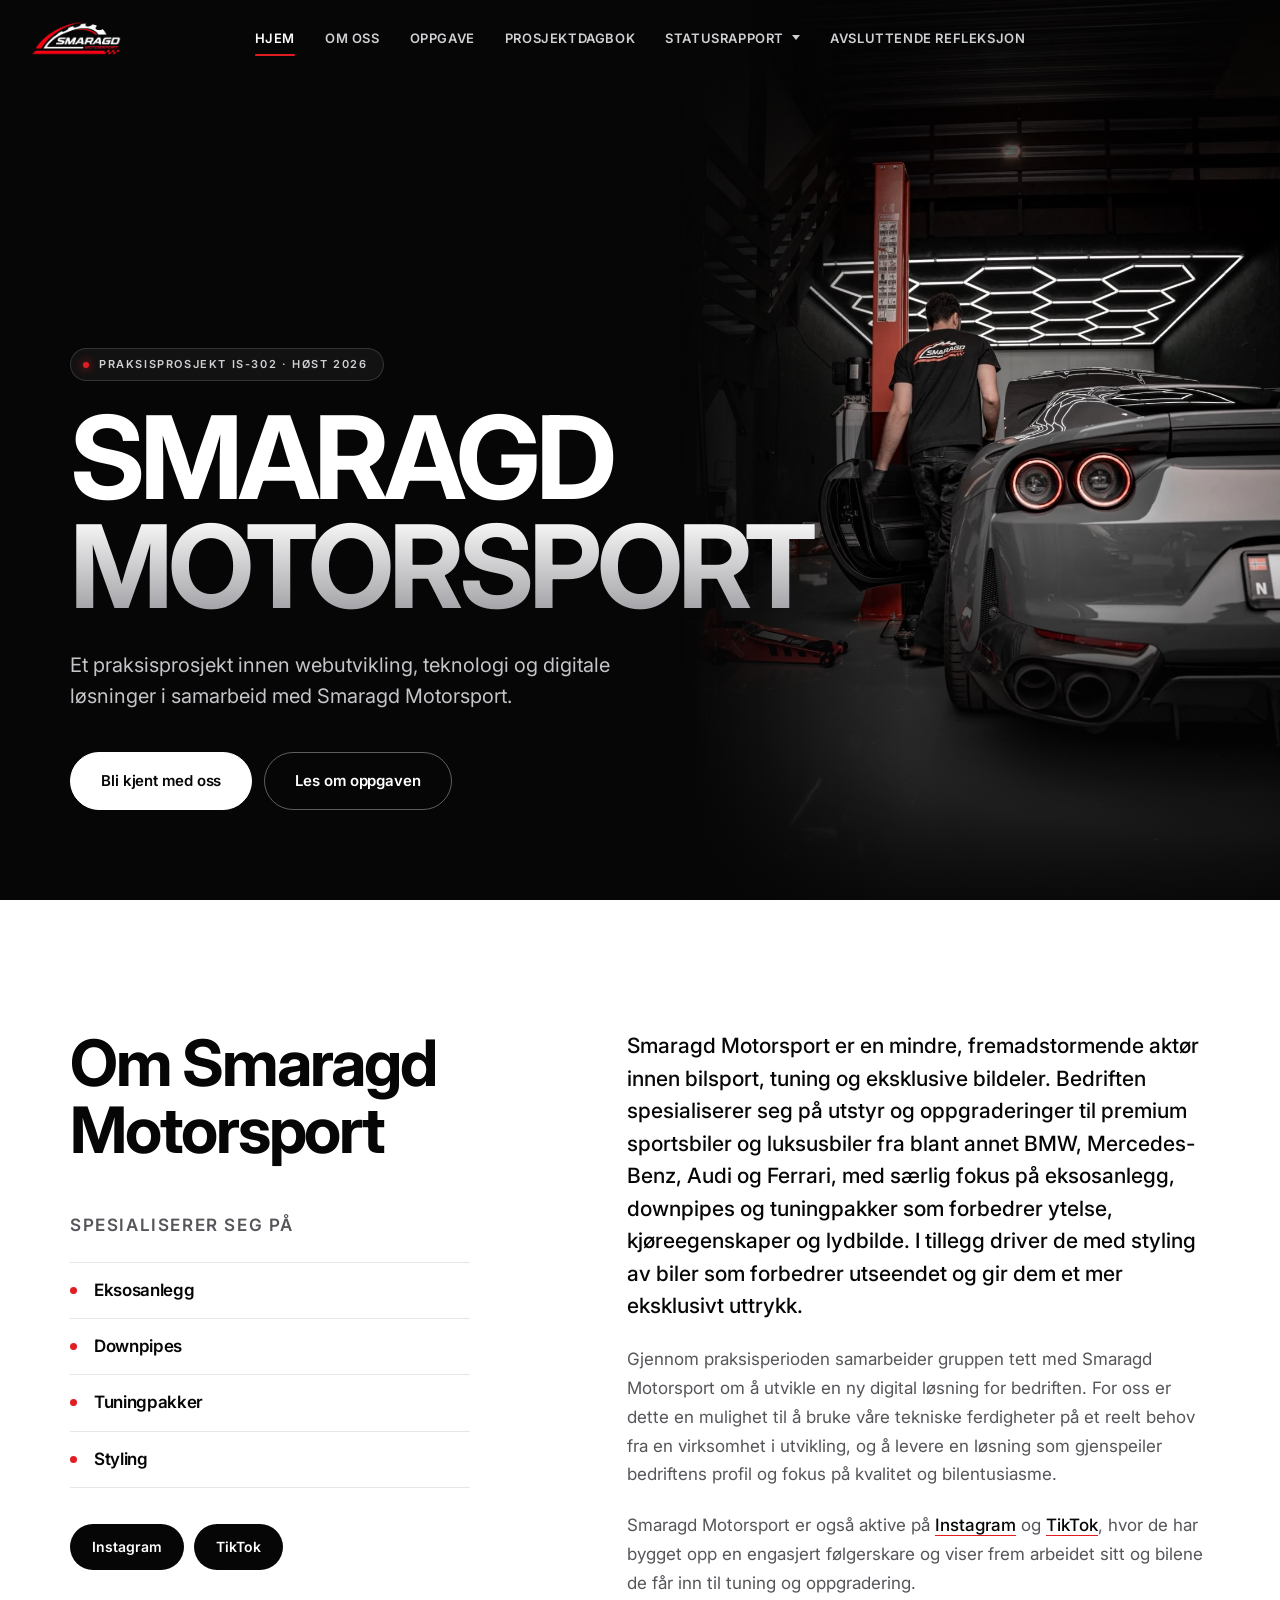
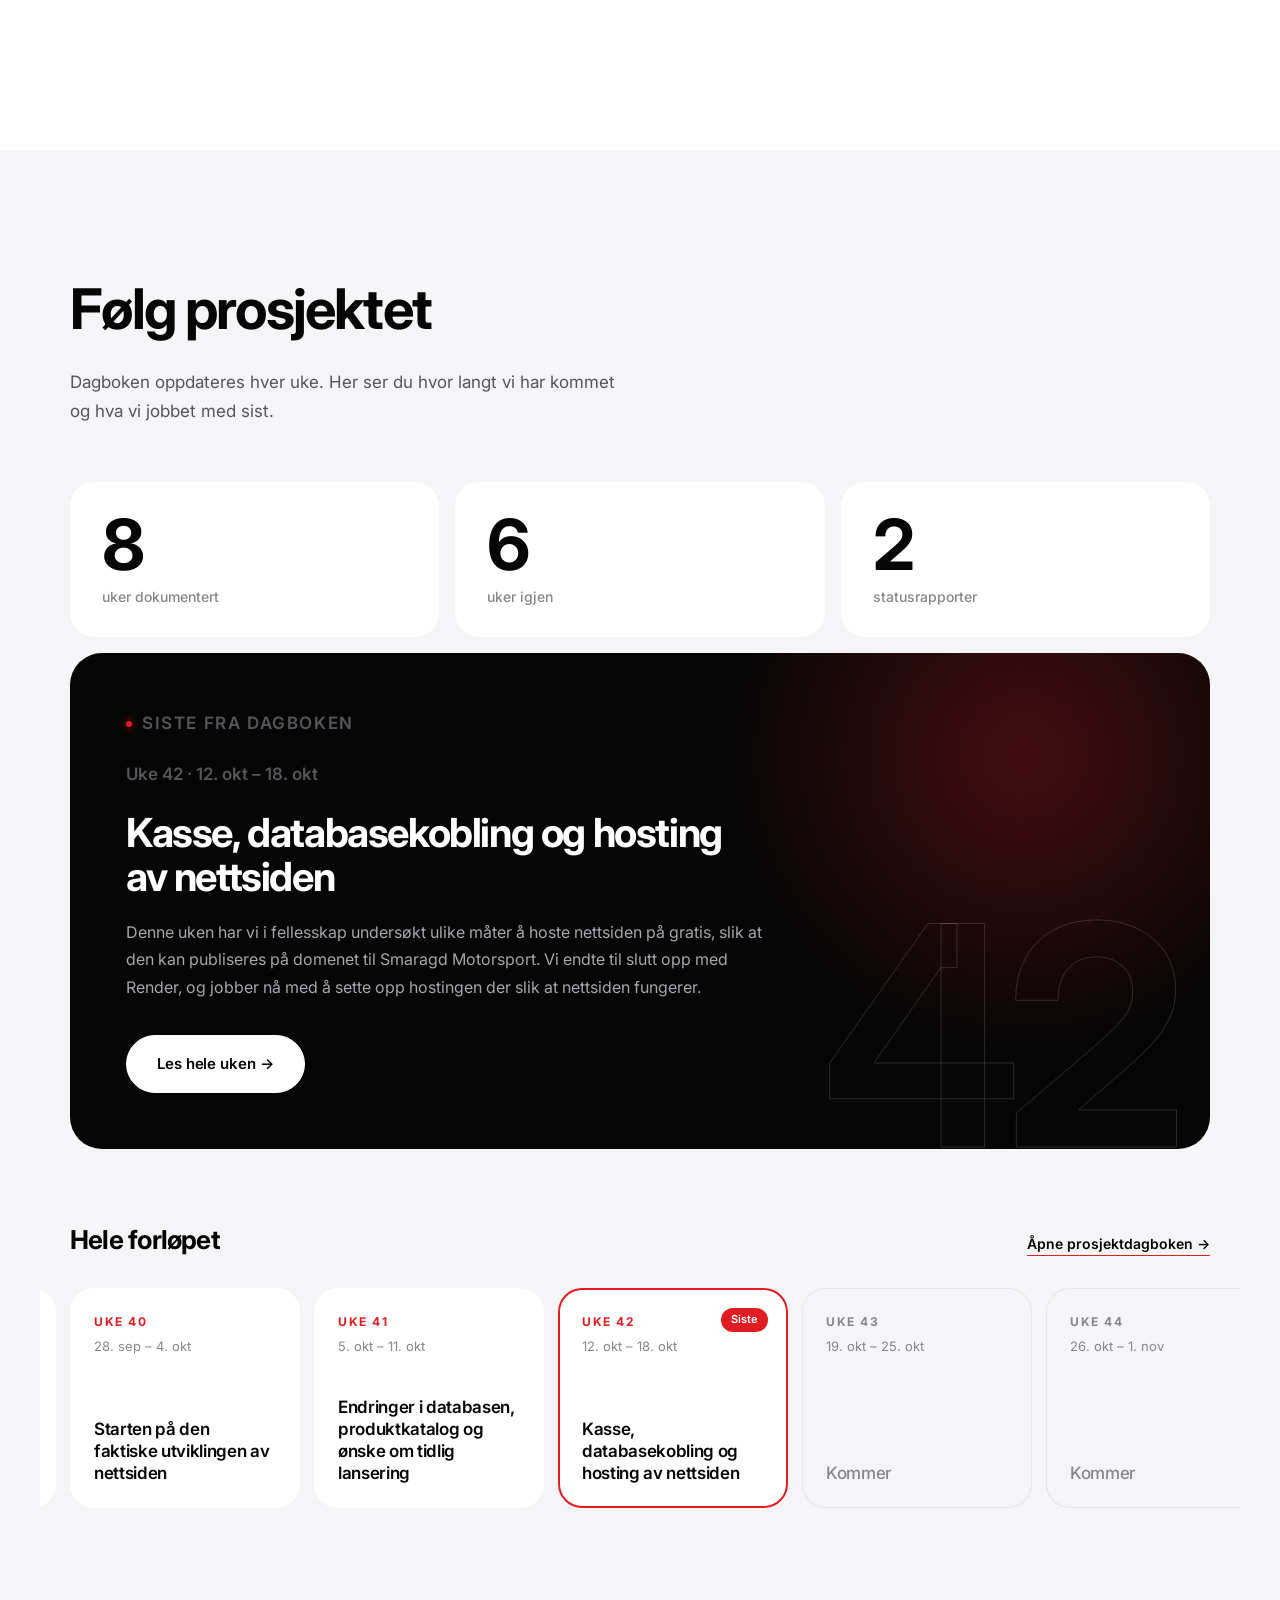
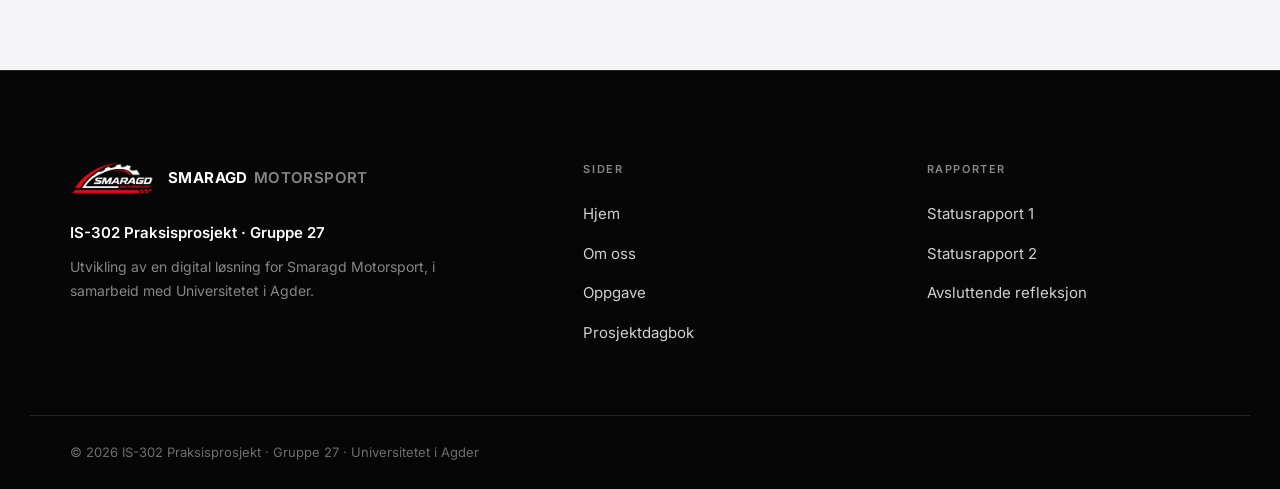
==== commit a847bb4a: "Redesign av nettside 2.0" ====
--- a/index.html
+++ b/index.html
@@ -1,4 +1,4 @@
-﻿<!DOCTYPE html>
+<!DOCTYPE html>
 <html lang="no">
 <head>
     <meta charset="UTF-8">
@@ -9,6 +9,7 @@
     <link rel="icon" type="image/png" href="./images/favicon.png">
 
     <link rel="stylesheet" href="./style/stil.css">
+    <script>if (!window.matchMedia("(prefers-reduced-motion: reduce)").matches && "IntersectionObserver" in window) document.documentElement.classList.add("anim");</script>
 </head>
 
 <body>
@@ -55,15 +56,33 @@
 
             <div class="innhold introduksjon-innhold">
 
-                <div class="introduksjon-tekst">
-
-                    <p class="seksjon-overtekst">
-                        SAMARBEIDSPARTNER
-                    </p>
+                <div class="introduksjon-overskrift">
 
                     <h2>
                         Om Smaragd Motorsport
                     </h2>
+
+                    <div class="smaragd-fakta">
+
+                        <p class="smaragd-fakta-tittel">Spesialiserer seg på</p>
+
+                        <ul class="smaragd-liste">
+                            <li>Eksosanlegg</li>
+                            <li>Downpipes</li>
+                            <li>Tuningpakker</li>
+                            <li>Styling</li>
+                        </ul>
+
+                        <div class="smaragd-sosiale">
+                            <a href="https://www.instagram.com/smaragd.motorsport/" target="_blank" rel="noopener">Instagram</a>
+                            <a href="https://www.tiktok.com/@smaragd.motorsport1" target="_blank" rel="noopener">TikTok</a>
+                        </div>
+
+                    </div>
+
+                </div>
+
+                <div class="introduksjon-tekst">
 
                     <p>
                         Smaragd Motorsport er en mindre, fremadstormende aktør innen bilsport, tuning og eksklusive bildeler. Bedriften spesialiserer seg på utstyr og oppgraderinger til premium sportsbiler og luksusbiler fra blant annet BMW, Mercedes-Benz, Audi og Ferrari, med særlig fokus på eksosanlegg, downpipes og tuningpakker som forbedrer ytelse, kjøreegenskaper og lydbilde. I tillegg driver de med styling av biler som forbedrer utseendet og gir dem et mer eksklusivt uttrykk.
@@ -81,10 +100,31 @@
 
                 </div>
 
-                <div class="introduksjon-bilde">
-                    <img src="./images/verksted.webp"
-                         alt="Mekaniker som jobber på en sportsbil i Smaragd Motorsport sitt verksted"
-                         loading="lazy">
+
+            </div>
+
+        </section>
+
+
+        <!-- Følg prosjektet (bygges fra prosjektdagboken av JS/dagbok-oversikt.js) -->
+        <section class="folg">
+
+            <div class="innhold">
+
+                <h2>
+                    Følg prosjektet
+                </h2>
+
+                <p>
+                    Dagboken oppdateres hver uke. Her ser du hvor langt vi har kommet og hva vi jobbet med sist.
+                </p>
+
+                <div class="folg-innhold" id="dagbok-oversikt">
+
+                    <a href="./html/prosjektdagbok.html" class="hovedknapp folg-reserve">
+                        Gå til prosjektdagboken
+                    </a>
+
                 </div>
 
             </div>
@@ -93,8 +133,8 @@
 
     </main>
 
-    <script src="./js/hoved.js"></script>
-    <script src="../JS/komponenter.js"></script>
+    <script src="./JS/komponenter.js"></script>
+    <script src="./JS/dagbok-oversikt.js"></script>
     <script src="./JS/animasjoner.js"></script>
 
 </body>
--- a/style/stil.css
+++ b/style/stil.css
@@ -1,25 +1,39 @@
 /* =====================================================
-   FARGER, TYPOGRAFI OG GRUNNLEGGENDE VARIABLER
+   SMARAGD MOTORSPORT – DESIGNSYSTEM
+   Svart, rødt, hvitt og grått. Rolig, stor typografi,
+   runde former og mye luft.
    ===================================================== */
 
-   :root {
-    --svart: #0a0a0a;
-    --svart-2: #141414;
-    --gra-mork: #4a4a4a;
-    --gra: #8a8a8a;
-    --gra-lys: #e2e2e2;
-    --gra-lysest: #f4f4f4;
+@import url("https://fonts.googleapis.com/css2?family=Inter:wght@400;500;600;700&display=swap");
+
+:root {
+    --svart: #060606;
+    --svart-2: #0f0f0f;
+    --kort-mork: #151515;
+    --linje-mork: #262626;
+    --gra-mork: #55555a;
+    --gra: #86868b;
+    --gra-lys: #e6e6e8;
+    --gra-lysest: #f5f5f7;
     --hvit: #ffffff;
-    --off-hvit: #fafafa;
-    --rod: #d71920;
-
-    --skrift: Arial, Helvetica, sans-serif;
-    --hoyde-nav: 74px;
+    --rod: #e11d24;
+    --rod-mork: #b8141a;
+
+    --skrift: "Inter", -apple-system, BlinkMacSystemFont, "Helvetica Neue", Arial, sans-serif;
+
+    --radius-s: 14px;
+    --radius: 24px;
+    --radius-l: 32px;
+
+    --bredde: 1200px;
+    --smal: 760px;
+    --hoyde-nav: 64px;
+    --ut: cubic-bezier(0.22, 1, 0.36, 1);
 }
 
 
 /* =====================================================
-   GENERELLE INNSTILLINGER
+   GRUNNLEGGENDE
    ===================================================== */
 
 * {
@@ -30,6 +44,7 @@
 
 html {
     scroll-behavior: smooth;
+    background-color: var(--svart);
 }
 
 body {
@@ -38,6 +53,8 @@
     color: var(--svart);
     line-height: 1.6;
     overflow-x: hidden;
+    -webkit-font-smoothing: antialiased;
+    text-rendering: optimizeLegibility;
 }
 
 img, video {
@@ -45,13 +62,19 @@
     height: auto;
 }
 
-body.lysboks-apen {
+body.lysboks-apen,
+body.meny-apen {
     overflow: hidden;
 }
 
 :focus-visible {
     outline: 2px solid var(--rod);
     outline-offset: 3px;
+}
+
+::selection {
+    background-color: var(--rod);
+    color: var(--hvit);
 }
 
 @media (prefers-reduced-motion: reduce) {
@@ -63,86 +86,133 @@
 
 
 /* =====================================================
-   NAVIGASJON
+   NAVIGASJON – flytende pille
    ===================================================== */
 
-   .topptekst {
-    width: 100%;
-    background-color: var(--svart);
-    border-bottom: 2px solid #d71920;
-    position: sticky;
+.topptekst {
+    position: fixed;
     top: 0;
+    left: 0;
+    right: 0;
     z-index: 1000;
 }
 
+/* Bakgrunnen ligger i et eget lag, slik at backdrop-filter ikke
+   fanger den faste mobilmenyen inne i headeren */
+.topptekst::before {
+    content: "";
+    position: absolute;
+    inset: 0;
+    z-index: -1;
+    background-color: var(--hvit);
+    border-bottom: 1px solid var(--gra-lys);
+    box-shadow: 0 6px 30px rgba(0, 0, 0, 0.06);
+    opacity: 0;
+    transition: opacity 0.3s ease;
+}
+
+.topptekst.bakgrunn::before {
+    opacity: 1;
+}
+
 .navigasjon {
+    position: relative;
     max-width: 1300px;
-    margin: auto;
-    min-height: var(--hoyde-nav);
-    display: flex;
+    margin: 0 auto;
+    height: 76px;
+    display: grid;
+    grid-template-columns: 1fr auto 1fr;
     align-items: center;
-    justify-content: space-between;
     padding: 0 30px;
 }
 
+/* Tomt felt til høyre som holder menyen midtstilt */
+.navigasjon::after {
+    content: "";
+}
+
 
 /* Logo */
 
 .logo {
+    position: relative;
+    z-index: 1100;
     display: inline-flex;
     align-items: center;
-    gap: 10px;
+    gap: 12px;
     text-decoration: none;
     color: var(--hvit);
-    font-size: 20px;
-    font-weight: 800;
-    letter-spacing: 0.3px;
+    font-size: 15px;
+    font-weight: 700;
+    letter-spacing: 0.4px;
+}
+
+.logo {
+    justify-self: start;
 }
 
 .logo img {
-    width: 100px;
-    height: 35px;
-    object-fit: cover;
+    width: 92px;
+    height: auto;
     flex-shrink: 0;
-}
-
-.logo-tekst span {
-    margin-left: -3px;
-    color: #cfcfcf;
-    font-weight: 700;
-}
-
-
-/* Hamburger-knapp (kun synlig på mobil/nettbrett) */
+    transition: opacity 0.35s ease;
+}
+
+/* Svart logo ligger oppå den hvite og tones inn når headeren blir hvit */
+.logo .logo-mork {
+    position: absolute;
+    left: 0;
+    top: 50%;
+    transform: translateY(-50%);
+    opacity: 0;
+}
+
+.topptekst.bakgrunn .logo-lys {
+    opacity: 0;
+}
+
+.topptekst.bakgrunn .logo-mork {
+    opacity: 1;
+}
+
+
+/* Hamburger-knapp (kun mobil/nettbrett) */
 
 .meny-knapp {
     display: none;
     position: relative;
-    width: 26px;
-    height: 18px;
-    background: none;
+    width: 42px;
+    height: 42px;
+    background: rgba(255, 255, 255, 0.08);
     border: none;
+    border-radius: 50%;
     padding: 0;
     cursor: pointer;
     z-index: 1100;
     flex-shrink: 0;
+    transition: background-color 0.2s ease;
+}
+
+.meny-knapp:hover {
+    background: rgba(255, 255, 255, 0.16);
 }
 
 .meny-linje {
     position: absolute;
-    left: 0;
-    width: 100%;
-    height: 2px;
+    left: 13px;
+    width: 16px;
+    height: 1.5px;
+    border-radius: 2px;
     background-color: var(--hvit);
-    transition: top 0.2s ease, transform 0.2s ease, opacity 0.15s ease;
-}
-
-.meny-linje:nth-child(1) { top: 0; }
-.meny-linje:nth-child(2) { top: 8px; }
-.meny-linje:nth-child(3) { top: 16px; }
+    transition: top 0.25s var(--ut), transform 0.25s var(--ut), opacity 0.15s ease;
+}
+
+.meny-linje:nth-child(1) { top: 15px; }
+.meny-linje:nth-child(2) { top: 20px; }
+.meny-linje:nth-child(3) { top: 25px; }
 
 .meny-knapp[aria-expanded="true"] .meny-linje:nth-child(1) {
-    top: 8px;
+    top: 20px;
     transform: rotate(45deg);
 }
 
@@ -151,7 +221,7 @@
 }
 
 .meny-knapp[aria-expanded="true"] .meny-linje:nth-child(3) {
-    top: 8px;
+    top: 20px;
     transform: rotate(-45deg);
 }
 
@@ -162,7 +232,7 @@
     list-style: none;
     display: flex;
     align-items: center;
-    gap: 32px;
+    gap: 2px;
 }
 
 .meny li {
@@ -173,32 +243,38 @@
     position: relative;
     display: inline-block;
     text-decoration: none;
-    color: var(--hvit);
+    color: #d0d0d4;
     font-size: 13px;
-    font-weight: 700;
+    font-weight: 600;
     letter-spacing: 0.6px;
-    padding: 8px 2px;
-    transition: color 0.15s ease;
+    padding: 12px 14px;
+    transition: color 0.35s ease;
 }
 
 .meny a::after {
     content: "";
     position: absolute;
-    left: 0;
-    bottom: 3px;
-    width: 0%;
+    left: 14px;
+    right: 14px;
+    bottom: 4px;
     height: 2px;
+    border-radius: 2px;
     background-color: var(--rod);
-    transition: width 0.2s ease;
+    transform: scaleX(0);
+    transform-origin: left;
+    transition: transform 0.3s var(--ut);
 }
 
 .meny a:hover {
-    color: var(--rod);
+    color: var(--hvit);
+}
+
+.meny a.aktiv {
+    color: var(--hvit);
 }
 
 .meny a.aktiv::after {
-    width: 100%;
-    background-color: var(--rod);
+    transform: scaleX(1);
 }
 
 
@@ -209,7 +285,7 @@
 .meny a.dropdown-knapp {
     display: flex;
     align-items: center;
-    gap: 6px;
+    gap: 8px;
 }
 
 .pil {
@@ -220,8 +296,8 @@
     height: 8px;
     font-size: 0;
     line-height: 0;
-    color: #cfcfcf;
-    transition: transform 0.2s ease;
+    color: currentColor;
+    transition: transform 0.25s var(--ut);
 }
 
 .pil::after {
@@ -239,59 +315,158 @@
     transform: rotate(180deg);
 }
 
-
-/* Selve dropdown-menyen */
-
 .dropdown-meny {
     position: absolute;
-    top: 36px;
-    left: -16px;
-    min-width: 180px;
-    background-color: var(--svart);
+    top: calc(100% + 14px);
+    left: 50%;
+    min-width: 210px;
+    padding: 8px;
     list-style: none;
-    border: 1px solid #333;
-    box-shadow: 6px 6px 0 rgba(0, 0, 0, 0.25);
-    padding: 0;
+    background-color: rgba(18, 18, 18, 0.96);
+    border: 1px solid rgba(255, 255, 255, 0.09);
+    border-radius: var(--radius-s);
+    box-shadow: 0 20px 50px rgba(0, 0, 0, 0.45);
     opacity: 0;
     visibility: hidden;
-    transform: translateY(6px);
-    transition: 0.18s ease;
+    transform: translate(-50%, 6px);
+    transition: opacity 0.2s ease, transform 0.25s var(--ut), visibility 0.2s ease;
+}
+
+/* Usynlig bro, så menyen ikke lukkes når musen krysser mellomrommet */
+.dropdown-meny::before {
+    content: "";
+    position: absolute;
+    left: 0;
+    right: 0;
+    top: -16px;
+    height: 16px;
 }
 
 .dropdown:hover .dropdown-meny {
     opacity: 1;
     visibility: visible;
-    transform: translateY(0);
-}
-
-
-/* Dropdown-elementer */
+    transform: translate(-50%, 0);
+}
 
 .dropdown-meny li {
     width: 100%;
 }
 
-.dropdown-meny li + li {
-    border-top: 1px solid #333;
-}
-
 .dropdown-meny a {
     display: block;
-    padding: 12px 18px;
-    font-size: 13px;
+    width: 100%;
+    padding: 13px 14px;
+    border-radius: 10px;
+    color: #d0d0d4;
+}
+
+.dropdown-meny a:hover {
+    background-color: rgba(255, 255, 255, 0.06);
+}
+
+.dropdown-meny a::after {
+    bottom: 6px;
+}
+
+/* Signatur nederst i mobilmenyen */
+.meny-signatur {
+    display: none;
+}
+
+
+/* =====================================================
+   HEADER – hvitt tema (etter hero)
+   ===================================================== */
+
+body:not(.meny-apen) .topptekst.bakgrunn .meny-knapp {
+    background: rgba(0, 0, 0, 0.06);
+}
+
+body:not(.meny-apen) .topptekst.bakgrunn .meny-linje {
+    background-color: var(--svart);
+}
+
+@media (min-width: 1101px) {
+
+    .topptekst.bakgrunn .meny a {
+        color: #55555a;
+    }
+
+    .topptekst.bakgrunn .meny a:hover,
+    .topptekst.bakgrunn .meny a.aktiv {
+        color: var(--svart);
+    }
+
+    .topptekst.bakgrunn .dropdown-meny {
+        background-color: var(--hvit);
+        border-color: var(--gra-lys);
+        box-shadow: 0 20px 50px rgba(0, 0, 0, 0.12);
+    }
+
+    .topptekst.bakgrunn .dropdown-meny a:hover {
+        background-color: var(--gra-lysest);
+    }
+}
+
+/* Mobilmenyen er alltid mørk, så logo og knapp må være lyse når den er åpen */
+body.meny-apen .topptekst::before {
+    opacity: 0;
+}
+
+body.meny-apen .topptekst .logo-lys {
+    opacity: 1;
+}
+
+body.meny-apen .topptekst .logo-mork {
+    opacity: 0;
+}
+
+
+/* =====================================================
+   KNAPPER
+   ===================================================== */
+
+.hero-knapper {
+    display: flex;
+    flex-wrap: wrap;
+    align-items: center;
+    gap: 12px;
+}
+
+.hovedknapp {
+    display: inline-flex;
+    align-items: center;
+    justify-content: center;
+    padding: 16px 30px;
+    border-radius: 999px;
+    border: 1px solid var(--hvit);
+    background-color: var(--hvit);
+    color: var(--svart);
+    text-decoration: none;
+    font-size: 15px;
     font-weight: 600;
-    color: var(--hvit);
-    border-left: 3px solid transparent;
-}
-
-.dropdown-meny a::after {
-    display: none;
-}
-
-.dropdown-meny a:hover {
-    background-color: var(--svart-2);
-    color: var(--hvit);
-    border-left-color: var(--rod);
+    letter-spacing: -0.1px;
+    transition: background-color 0.25s ease, color 0.25s ease, border-color 0.25s ease, transform 0.25s var(--ut);
+}
+
+.hovedknapp:hover {
+    background-color: var(--rod);
+    border-color: var(--rod);
+    color: var(--hvit);
+    transform: translateY(-2px);
+}
+
+/* Andre knapp i hero er en outline-variant */
+.hero-knapper .hovedknapp:nth-of-type(2) {
+    background-color: transparent;
+    border-color: rgba(255, 255, 255, 0.35);
+    color: var(--hvit);
+}
+
+.hero-knapper .hovedknapp:nth-of-type(2):hover {
+    background-color: var(--hvit);
+    border-color: var(--hvit);
+    color: var(--svart);
 }
 
 
@@ -301,59 +476,48 @@
 
 .hero {
     position: relative;
-    /* Fyller hele den synlige skjermen under toppmenyen */
-    min-height: calc(100vh - var(--hoyde-nav));
+    isolation: isolate;
+    min-height: 100vh;
+    min-height: 100svh;
     display: flex;
-    align-items: center;
+    align-items: flex-end;
     overflow: hidden;
-    background:
-        linear-gradient(120deg, rgba(8, 8, 8, 0.86) 0%, rgba(8, 8, 8, 0.62) 50%, rgba(8, 8, 8, 0.82) 100%),
-        url("../bilder/hero.jpg");
-    background-size: cover;
-    background-position: center;
-}
-
-/* Diagonal racing-stripe gjennom hero-bakgrunnen */
+    background-color: var(--svart);
+}
+
+/* Bildet vises i full høyde til høyre og tones ut mot venstre */
+.hero::after {
+    content: "";
+    position: absolute;
+    z-index: -2;
+    top: 0;
+    bottom: 0;
+    right: 0;
+    aspect-ratio: 2 / 3;
+    background: url("../images/verksted.webp") center / cover no-repeat;
+    -webkit-mask-image: linear-gradient(90deg, transparent 0%, #000 38%);
+    mask-image: linear-gradient(90deg, transparent 0%, #000 38%);
+}
+
+/* Toning øverst (for menyen), nederst og rød lysglød i hjørnet */
 .hero::before {
     content: "";
     position: absolute;
+    z-index: -1;
     inset: 0;
-    background: linear-gradient(100deg,
-        transparent 0%, transparent 62%,
-        rgba(255, 255, 255, 0.06) 62%, rgba(255, 255, 255, 0.06) 64%,
-        transparent 64%, transparent 70%,
-        var(--rod) 70%, var(--rod) 70.6%,
-        transparent 70.6%);
+    background:
+        linear-gradient(180deg, rgba(6, 6, 6, 0.6) 0%, rgba(6, 6, 6, 0) 22%),
+        linear-gradient(0deg, rgba(6, 6, 6, 0.9) 0%, rgba(6, 6, 6, 0) 40%),
+        radial-gradient(closest-side at 85% 100%, rgba(225, 29, 36, 0.22), transparent);
     pointer-events: none;
 }
-
-/* Hjørnemarkør øverst til høyre - samme visuelle språk som knapper/kort */
-.hero::after {
-    content: "";
-    position: absolute;
-    top: 44px;
-    right: 44px;
-    width: 46px;
-    height: 46px;
-    border-top: 2px solid var(--rod);
-    border-right: 2px solid var(--rod);
-    pointer-events: none;
-}
-
-@media (max-width: 700px) {
-    .hero::after {
-        display: none;
-    }
-}
-
 
 .hero-innhold {
     position: relative;
-    z-index: 1;
-    max-width: 1300px;
+    max-width: var(--bredde);
     width: 100%;
-    margin: auto;
-    padding: 100px 30px;
+    margin: 0 auto;
+    padding: 160px 30px 90px;
     color: var(--hvit);
 }
 
@@ -363,119 +527,51 @@
     display: inline-flex;
     align-items: center;
     gap: 10px;
-    font-size: 12px;
-    font-weight: 700;
-    letter-spacing: 3px;
-    margin-bottom: 18px;
-    color: var(--gra);
+    margin-bottom: 22px;
+    padding: 7px 16px 7px 12px;
+    border-radius: 999px;
+    border: 1px solid rgba(255, 255, 255, 0.14);
+    background-color: rgba(255, 255, 255, 0.05);
+    color: #d0d0d4;
+    font-size: 11px;
+    font-weight: 600;
+    letter-spacing: 1.6px;
 }
 
 .overtekst::before,
 .seksjon-overtekst::before {
     content: "";
-    width: 18px;
-    height: 2px;
+    width: 6px;
+    height: 6px;
+    border-radius: 50%;
     background-color: var(--rod);
-}
-
-.hero .overtekst {
-    color: #cfcfcf;
-}
-
+    box-shadow: 0 0 10px var(--rod);
+}
 
 .hero h1 {
-    font-size: clamp(50px, 7.5vw, 98px);
-    line-height: 0.98;
-    letter-spacing: -1.5px;
-    margin-bottom: 28px;
-    font-weight: 800;
-}
-
-    .hero h1 span {
-        display: block;
-        color: #cfcfcf;
-    }
-
+    font-size: clamp(52px, 9vw, 128px);
+    line-height: 0.94;
+    letter-spacing: -0.045em;
+    margin-bottom: 30px;
+    font-weight: 700;
+}
+
+.hero h1 span {
+    display: block;
+    background: linear-gradient(180deg, #ffffff 0%, #7d7d83 130%);
+    -webkit-background-clip: text;
+    background-clip: text;
+    -webkit-text-fill-color: transparent;
+    color: transparent;
+}
 
 .hero-tekst {
-    max-width: 600px;
-    font-size: 18px;
-    color: #d8d8d8;
+    max-width: 560px;
     margin-bottom: 40px;
-}
-
-
-/* Knapper - parallellogram, klassisk racing-form */
-
-.hero-knapper {
-    display: flex;
-    flex-wrap: wrap;
-    align-items: center;
-    gap: 16px;
-}
-
-.hovedknapp {
-    position: relative;
-    isolation: isolate; /* egen stacking-context, så pseudo-elementene alltid legger seg riktig i forhold til teksten */
-    display: inline-block;
-    padding: 15px 34px;
-    background-color: transparent;
-    color: var(--svart);
-    text-decoration: none;
-    font-size: 13px;
-    font-weight: 700;
-    letter-spacing: 1.1px;
-    text-transform: uppercase;
-    border: 1px solid var(--hvit);
-    clip-path: polygon(16px 0, 100% 0, calc(100% - 16px) 100%, 0 100%);
-    transition: color 0.2s ease, border-color 0.2s ease;
-}
-
-    /* Hvit "hvile"-bunn - ligger nederst */
-    .hovedknapp::before {
-        content: "";
-        position: absolute;
-        inset: 0;
-        background-color: var(--hvit);
-        z-index: -2;
-    }
-
-    /* Rød flate som ligger skjult til venstre og sklir inn ved hover.
-       clip-path på selve knappen klipper også denne, så den følger
-       parallellogram-formen og gir et diagonalt "wipe" inn i rødt. */
-    .hovedknapp::after {
-        content: "";
-        position: absolute;
-        inset: 0;
-        background-color: var(--rod);
-        transform: translateX(-100%);
-        transition: transform 0.35s ease;
-        z-index: -1;
-    }
-
-    .hovedknapp:hover {
-        color: var(--hvit);
-        border-color: var(--rod);
-    }
-
-    .hovedknapp:hover::after {
-        transform: translateX(0);
-    }
-
-/* Andre knapp i hero blir en tydelig sekundærvariant (outline) - uten å røre HTML */
-.hero-knapper .hovedknapp:nth-of-type(2) {
-    color: var(--hvit);
-    border-color: rgba(255, 255, 255, 0.5);
-}
-
-    /* Outline-varianten har ingen hvit hvile-bunn - bakgrunnen skal skinne gjennom til røden sklir inn */
-    .hero-knapper .hovedknapp:nth-of-type(2)::before {
-        background-color: transparent;
-    }
-
-    .hero-knapper .hovedknapp:nth-of-type(2):hover {
-        border-color: var(--rod);
-    }
+    color: #c4c4c9;
+    font-size: clamp(17px, 1.6vw, 20px);
+    line-height: 1.55;
+}
 
 
 /* =====================================================
@@ -483,181 +579,629 @@
    ===================================================== */
 
 .innhold {
-    max-width: 1100px;
-    margin: auto;
-    padding: 100px 30px;
-}
-
-    .innhold h2 {
-        font-size: 42px;
-        line-height: 1.08;
-        letter-spacing: -0.8px;
-        margin-bottom: 26px;
-    }
-
-    .innhold p {
-        max-width: 800px;
-        color: var(--gra-mork);
-        margin-bottom: 20px;
-    }
-
-    .innhold p a {
-        color: var(--svart);
-        text-decoration: none;
-        border-bottom: 1px solid var(--rod);
-        transition: color 0.2s ease;
-    }
-
-        .innhold p a:hover {
-            color: var(--rod);
-        }
-
-
-/* Introduksjon på forsiden - tekst + bilde side om side */
+    max-width: var(--bredde);
+    margin: 0 auto;
+    padding: 130px 30px;
+}
+
+.innhold h2 {
+    font-size: clamp(34px, 4.6vw, 56px);
+    line-height: 1.04;
+    letter-spacing: -0.035em;
+    font-weight: 700;
+    margin-bottom: 30px;
+}
+
+.innhold p {
+    max-width: var(--smal);
+    margin-bottom: 22px;
+    color: var(--gra-mork);
+    font-size: 17px;
+    line-height: 1.7;
+}
+
+.innhold p a {
+    color: var(--svart);
+    text-decoration: none;
+    font-weight: 500;
+    border-bottom: 1px solid var(--rod);
+    transition: color 0.2s ease;
+}
+
+.innhold p a:hover {
+    color: var(--rod);
+}
+
+/* Overtekst på lys bakgrunn */
+.innhold .seksjon-overtekst {
+    border-color: var(--gra-lys);
+    background-color: var(--gra-lysest);
+    color: var(--gra-mork);
+}
+
+
+/* Forside – introduksjon: overskrift til venstre, tekst til høyre */
 
 .introduksjon-innhold {
     display: grid;
-    grid-template-columns: 1.1fr 0.9fr;
-    gap: 60px;
+    grid-template-columns: 0.9fr 1.1fr;
+    gap: 80px;
+    align-items: start;
+}
+
+.introduksjon-overskrift h2 {
+    font-size: clamp(38px, 5vw, 64px);
+    margin-bottom: 0;
+}
+
+/* Fakta under overskriften */
+
+.smaragd-fakta {
+    margin-top: 48px;
+    max-width: 400px;
+}
+
+.smaragd-fakta-tittel {
+    margin-bottom: 14px;
+    color: var(--gra);
+    font-size: 12px;
+    font-weight: 600;
+    letter-spacing: 1.6px;
+    text-transform: uppercase;
+}
+
+.smaragd-liste {
+    margin: 0 0 36px;
+    padding: 0;
+    list-style: none;
+}
+
+.smaragd-liste li {
+    position: relative;
+    padding: 14px 0 14px 24px;
+    border-top: 1px solid var(--gra-lys);
+    font-size: 17px;
+    font-weight: 600;
+    letter-spacing: -0.02em;
+}
+
+.smaragd-liste li:last-child {
+    border-bottom: 1px solid var(--gra-lys);
+}
+
+.smaragd-liste li::before {
+    content: "";
+    position: absolute;
+    left: 0;
+    top: 50%;
+    width: 7px;
+    height: 7px;
+    margin-top: -3.5px;
+    border-radius: 50%;
+    background-color: var(--rod);
+}
+
+.smaragd-sosiale {
+    display: flex;
+    flex-wrap: wrap;
+    gap: 10px;
+}
+
+.smaragd-sosiale a {
+    padding: 12px 22px;
+    border-radius: 999px;
+    background-color: var(--svart);
+    color: var(--hvit);
+    font-size: 14px;
+    font-weight: 600;
+    text-decoration: none;
+    transition: background-color 0.25s ease, transform 0.25s var(--ut);
+}
+
+.smaragd-sosiale a:hover {
+    background-color: var(--rod);
+    transform: translateY(-2px);
+}
+
+.introduksjon-tekst p:first-child {
+    font-size: 21px;
+    line-height: 1.55;
+    color: var(--svart);
+    font-weight: 500;
+}
+
+
+/* Følg prosjektet – bygges fra prosjektdagboken */
+
+.folg {
+    background-color: var(--gra-lysest);
+}
+
+.folg .innhold {
+    padding-bottom: 140px;
+}
+
+.folg .innhold > p {
+    max-width: 560px;
+}
+
+.folg-innhold {
+    margin-top: 56px;
+}
+
+
+/* Nøkkeltall */
+
+.folg-tall {
+    display: grid;
+    grid-template-columns: repeat(3, 1fr);
+    gap: 16px;
+    margin-bottom: 16px;
+}
+
+.folg-tall-boks {
+    display: flex;
+    flex-direction: column;
+    gap: 6px;
+    padding: 28px 32px;
+    border-radius: var(--radius);
+    background-color: var(--hvit);
+}
+
+.folg-tall-verdi {
+    font-size: clamp(44px, 5.5vw, 72px);
+    font-weight: 700;
+    line-height: 1;
+    letter-spacing: -0.05em;
+}
+
+.folg-tall-etikett {
+    color: var(--gra);
+    font-size: 14px;
+    font-weight: 500;
+}
+
+
+/* Siste fra dagboken */
+
+.folg-siste {
+    position: relative;
+    isolation: isolate;
+    display: block;
+    overflow: hidden;
+    margin-bottom: 70px;
+    padding: 56px;
+    border-radius: var(--radius-l);
+    background-color: var(--svart);
+    color: var(--hvit);
+    text-decoration: none;
+}
+
+.folg-siste::before {
+    content: "";
+    position: absolute;
+    z-index: -1;
+    top: -40%;
+    right: -10%;
+    width: 600px;
+    height: 600px;
+    background: radial-gradient(closest-side, rgba(225, 29, 36, 0.28), transparent);
+}
+
+.folg-siste-tekst {
+    max-width: 640px;
+}
+
+.folg-siste-etikett {
+    display: inline-flex;
     align-items: center;
-}
-
-.introduksjon-tekst p {
-    max-width: 560px;
-}
-
-.introduksjon-bilde {
+    gap: 10px;
+    margin-bottom: 26px;
+    color: #a6a6ac;
+    font-size: 12px;
+    font-weight: 600;
+    letter-spacing: 1.6px;
+    text-transform: uppercase;
+}
+
+.folg-siste-etikett::before {
+    content: "";
+    width: 6px;
+    height: 6px;
+    border-radius: 50%;
+    background-color: var(--rod);
+    box-shadow: 0 0 10px var(--rod);
+}
+
+.folg-siste-uke {
+    margin-bottom: 10px;
+    color: var(--rod);
+    font-size: 14px;
+    font-weight: 600;
+}
+
+.folg-siste h3 {
+    margin-bottom: 20px;
+    font-size: clamp(26px, 3.2vw, 40px);
+    font-weight: 700;
+    line-height: 1.1;
+    letter-spacing: -0.035em;
+}
+
+.folg-siste p.folg-siste-utdrag {
+    max-width: none;
+    margin-bottom: 34px;
+    color: #a6a6ac;
+    font-size: 16px;
+    line-height: 1.7;
+}
+
+/* Stort uketall som dekor */
+.folg-siste-nummer {
+    position: absolute;
+    z-index: -1;
+    right: 40px;
+    bottom: -40px;
+    font-size: clamp(160px, 24vw, 320px);
+    font-weight: 700;
+    line-height: 1;
+    letter-spacing: -0.06em;
+    color: transparent;
+    -webkit-text-stroke: 1px rgba(255, 255, 255, 0.14);
+    pointer-events: none;
+    user-select: none;
+}
+
+
+/* Tidslinje */
+
+.folg-tidslinje-topp {
+    display: flex;
+    align-items: baseline;
+    justify-content: space-between;
+    gap: 20px;
+    margin-bottom: 22px;
+}
+
+.folg-tidslinje-topp h3 {
+    font-size: 26px;
+    font-weight: 700;
+    letter-spacing: -0.03em;
+}
+
+.folg-tidslinje-lenke {
+    color: var(--svart);
+    font-size: 14px;
+    font-weight: 600;
+    text-decoration: none;
+    border-bottom: 1px solid var(--rod);
+    transition: color 0.2s ease;
+}
+
+.folg-tidslinje-lenke:hover {
+    color: var(--rod);
+}
+
+.folg-tidslinje {
+    display: flex;
+    gap: 14px;
+    margin: 0 -30px;
+    padding: 6px 30px 22px;
+    list-style: none;
+    overflow-x: auto;
+    scroll-snap-type: x proximity;
+    scroll-padding: 0 30px;
+    scrollbar-width: thin;
+    scrollbar-color: var(--gra-lys) transparent;
+}
+
+.folg-tidslinje li {
+    flex: 0 0 230px;
+    scroll-snap-align: start;
+}
+
+.folg-uke {
     position: relative;
-    aspect-ratio: 2 / 3;
-}
-
-    .introduksjon-bilde img {
-        width: 100%;
-        height: 100%;
-        object-fit: cover;
-        display: block;
-    }
-
-    .introduksjon-bilde::before,
-    .introduksjon-bilde::after {
-        content: "";
-        position: absolute;
-        width: 28px;
-        height: 28px;
-        border-color: var(--rod);
-        border-style: solid;
-        pointer-events: none;
-    }
-
-    .introduksjon-bilde::before {
-        top: -2px;
-        left: -2px;
-        border-width: 3px 0 0 3px;
-    }
-
-    .introduksjon-bilde::after {
-        bottom: -2px;
-        right: -2px;
-        border-width: 0 3px 3px 0;
-    }
-
-
-    .oppdrag-liste {
-        margin: 20px 0 32px;
-        padding-left: 0;
-        list-style: none;
-    }
-
-    .oppdrag-liste li {
-        position: relative;
-        color: var(--gra-mork);
-        margin-bottom: 14px;
-        padding-left: 24px;
-        line-height: 1.6;
-    }
-
-    .oppdrag-liste li::before {
-        content: "";
-        position: absolute;
-        left: 0;
-        top: 9px;
-        width: 8px;
-        height: 2px;
-        background-color: var(--rod);
-    }
-
-    .oppdrag-liste li:last-child {
-        margin-bottom: 0;
-    }
+    display: flex;
+    flex-direction: column;
+    height: 100%;
+    min-height: 220px;
+    padding: 24px;
+    border-radius: var(--radius);
+    background-color: var(--hvit);
+    color: var(--svart);
+    text-decoration: none;
+    transition: transform 0.4s var(--ut), background-color 0.3s ease, color 0.3s ease;
+}
+
+a.folg-uke:hover {
+    transform: translateY(-5px);
+    background-color: var(--svart);
+    color: var(--hvit);
+}
+
+.folg-uke-nr {
+    margin-bottom: 4px;
+    color: var(--rod);
+    font-size: 12px;
+    font-weight: 700;
+    letter-spacing: 1.5px;
+}
+
+.folg-uke-dato {
+    margin-bottom: 18px;
+    color: var(--gra);
+    font-size: 13px;
+}
+
+.folg-uke-tittel {
+    display: -webkit-box;
+    -webkit-line-clamp: 4;
+    -webkit-box-orient: vertical;
+    overflow: hidden;
+    margin-top: auto;
+    font-size: 17px;
+    font-weight: 600;
+    line-height: 1.3;
+    letter-spacing: -0.02em;
+}
+
+.folg-uke-siste {
+    box-shadow: inset 0 0 0 2px var(--rod);
+}
+
+.folg-uke-merke {
+    position: absolute;
+    top: 20px;
+    right: 20px;
+    padding: 3px 10px;
+    border-radius: 999px;
+    background-color: var(--rod);
+    color: var(--hvit);
+    font-size: 11px;
+    font-weight: 600;
+}
+
+.folg-uke-kommer {
+    background-color: transparent;
+    box-shadow: inset 0 0 0 1px var(--gra-lys);
+    color: var(--gra);
+}
+
+.folg-uke-kommer .folg-uke-nr {
+    color: var(--gra);
+}
+
+.folg-uke-kommer .folg-uke-tittel {
+    font-weight: 500;
+}
+
+/* Liste (oppgaveside) */
+
+.oppdrag-liste {
+    margin: 26px 0 38px;
+    padding: 0;
+    list-style: none;
+    max-width: var(--smal);
+    border-radius: var(--radius);
+    background-color: var(--gra-lysest);
+    padding: 10px 28px;
+}
+
+.oppdrag-liste li {
+    position: relative;
+    padding: 20px 0 20px 30px;
+    color: var(--svart);
+    font-size: 16px;
+    font-weight: 500;
+    line-height: 1.55;
+    border-bottom: 1px solid var(--gra-lys);
+}
+
+.oppdrag-liste li:last-child {
+    border-bottom: none;
+}
+
+.oppdrag-liste li::before {
+    content: "";
+    position: absolute;
+    left: 0;
+    top: 29px;
+    width: 8px;
+    height: 8px;
+    border-radius: 50%;
+    background-color: var(--rod);
+}
+
+/* Første seksjon på oppgavesiden fungerer som sidetittel */
+.oppdrag .innhold {
+    padding-top: 190px;
+}
+
+.oppdrag .innhold h2 {
+    font-size: clamp(30px, 4.3vw, 60px);
+    letter-spacing: -0.04em;
+    max-width: none;
+}
+
+@media (min-width: 900px) {
+
+    .oppdrag .innhold h2 {
+        white-space: nowrap;
+    }
+}
 
 
 /* =====================================================
-   FOKUSOMRÅDER
+   FOKUSOMRÅDER (mørk seksjon)
    ===================================================== */
 
 .fokus {
-    background-color: var(--gra-lysest);
+    background-color: var(--svart);
+    color: var(--hvit);
+    border-radius: var(--radius-l) var(--radius-l) 0 0;
+}
+
+.fokus .innhold h2 {
+    color: var(--hvit);
+}
+
+.fokus .innhold .seksjon-overtekst {
+    border-color: rgba(255, 255, 255, 0.14);
+    background-color: rgba(255, 255, 255, 0.05);
+    color: #d0d0d4;
 }
 
 .fokus-kort {
     display: grid;
     grid-template-columns: repeat(2, 1fr);
     gap: 20px;
-    margin-top: 50px;
+    margin-top: 56px;
 }
 
 .kort {
     position: relative;
-    background-color: var(--hvit);
-    padding: 36px 35px 32px;
-    border: 1px solid var(--gra-lys);
-    transition: border-color 0.2s ease;
-}
-
-    /* Hjørnemarkører i samme stil som knappene - gjennomgående visuelt språk */
-    .kort::before,
-    .kort::after {
-        content: "";
-        position: absolute;
-        width: 16px;
-        height: 16px;
-        border-color: var(--svart);
-        border-style: solid;
-        transition: border-color 0.2s ease;
-    }
-
-    .kort::before {
-        top: -1px;
-        left: -1px;
-        border-width: 2px 0 0 2px;
-    }
-
-    .kort::after {
-        bottom: -1px;
-        right: -1px;
-        border-width: 0 2px 2px 0;
-    }
-
-    .kort:hover {
-        border-color: var(--gra-lys);
-    }
-
-    .kort:hover::before,
-    .kort:hover::after {
-        border-color: var(--rod);
-    }
-
-    .kort h3 {
-        margin-bottom: 12px;
-        font-size: 20px;
-        letter-spacing: -0.2px;
-    }
-
-    .kort p {
-        font-size: 14px;
-        color: var(--gra-mork);
-        margin: 0;
-    }
+    display: flex;
+    flex-direction: column;
+    justify-content: flex-start;
+    min-height: 260px;
+    padding: 36px;
+    border-radius: var(--radius);
+    background-color: var(--kort-mork);
+    border: 1px solid var(--linje-mork);
+    transition: border-color 0.3s ease, transform 0.4s var(--ut), background-color 0.3s ease;
+}
+
+/* Rød glød i hjørnet som tennes ved hover */
+.kort::before {
+    content: "";
+    position: absolute;
+    top: 0;
+    right: 0;
+    width: 220px;
+    height: 220px;
+    border-radius: inherit;
+    background: radial-gradient(closest-side at 100% 0%, rgba(225, 29, 36, 0.22), transparent);
+    opacity: 0;
+    transition: opacity 0.4s ease;
+    pointer-events: none;
+}
+
+.kort:hover {
+    border-color: #3a3a3a;
+    transform: translateY(-4px);
+}
+
+.kort:hover::before {
+    opacity: 1;
+}
+
+.kort h3 {
+    margin-bottom: 14px;
+    font-size: 26px;
+    font-weight: 600;
+    letter-spacing: -0.03em;
+    color: var(--hvit);
+}
+
+.kort p {
+    max-width: none;
+    margin: 0;
+    font-size: 15px;
+    line-height: 1.65;
+    color: #9c9ca2;
+}
+
+
+/* =====================================================
+   FELLES SIDEINTRO (mørk topp på alle undersider)
+   ===================================================== */
+
+.dagbok-introduksjon,
+.status-intro,
+.refleksjon-intro {
+    position: relative;
+    isolation: isolate;
+    overflow: hidden;
+    background-color: var(--svart);
+    color: var(--hvit);
+    border-radius: 0 0 var(--radius-l) var(--radius-l);
+}
+
+.dagbok-introduksjon::before,
+.status-intro::before,
+.refleksjon-intro::before,
+.om-oss-introduksjon::before {
+    content: "";
+    position: absolute;
+    z-index: -1;
+    top: -35%;
+    right: -12%;
+    width: 60vw;
+    height: 60vw;
+    max-width: 900px;
+    max-height: 900px;
+    background: radial-gradient(closest-side, rgba(225, 29, 36, 0.2), transparent);
+    pointer-events: none;
+}
+
+.dagbok-overtekst,
+.status-overtekst,
+.refleksjon-overtekst,
+.om-oss-overtekst {
+    display: inline-flex;
+    align-items: center;
+    gap: 10px;
+    margin-bottom: 26px;
+    padding: 7px 16px 7px 12px;
+    border-radius: 999px;
+    border: 1px solid rgba(255, 255, 255, 0.14);
+    background-color: rgba(255, 255, 255, 0.05);
+    color: #d0d0d4;
+    font-size: 11px;
+    font-weight: 600;
+    letter-spacing: 1.6px;
+}
+
+.dagbok-overtekst::before,
+.status-overtekst::before,
+.refleksjon-overtekst::before,
+.om-oss-overtekst::before {
+    content: "";
+    width: 6px;
+    height: 6px;
+    border-radius: 50%;
+    background-color: var(--rod);
+    box-shadow: 0 0 10px var(--rod);
+}
+
+.dagbok-introduksjon h1,
+.status-intro h1,
+.refleksjon-intro h1,
+.om-oss-innhold h1 {
+    color: var(--hvit);
+    font-weight: 700;
+    line-height: 0.98;
+    letter-spacing: -0.045em;
+    background: linear-gradient(180deg, #ffffff 30%, #8c8c92 140%);
+    -webkit-background-clip: text;
+    background-clip: text;
+    -webkit-text-fill-color: transparent;
+}
+
+.status-merknad,
+.refleksjon-status {
+    display: inline-block;
+    max-width: 650px;
+    margin-top: 30px;
+    padding: 14px 22px;
+    border-radius: var(--radius-s);
+    border: 1px solid rgba(255, 255, 255, 0.12);
+    background-color: rgba(255, 255, 255, 0.05);
+    color: #c4c4c9;
+    font-size: 14px;
+    font-style: normal;
+}
 
 
 /* =====================================================
@@ -669,13 +1213,14 @@
     inset: 0;
     z-index: 2000;
     display: flex;
-    align-items: center;
+    align-items: flex-start;
     justify-content: center;
-    padding: 70px 110px;
-    background-color: rgba(10, 10, 10, 0.92);
+    padding: 90px 110px 60px;
+    overflow-y: auto;
+    background-color: rgba(6, 6, 6, 0.72);
     opacity: 0;
     visibility: hidden;
-    transition: opacity 0.2s ease, visibility 0.2s ease;
+    transition: opacity 0.25s ease, visibility 0.25s ease;
 }
 
 .lysboks.apen {
@@ -684,70 +1229,69 @@
 }
 
 .lysboks img {
-    max-width: min(880px, 100%);
-    max-height: 72vh;
+    width: 100%;
+    max-width: 1280px;
+    height: auto;
     display: block;
-    box-shadow: 0 20px 60px rgba(0, 0, 0, 0.5);
-}
-
-.lysboks-lukk {
-    position: absolute;
-    top: 24px;
-    right: 30px;
-    width: 42px;
-    height: 42px;
+    margin: auto 0;
+    border-radius: var(--radius-s);
+    box-shadow: 0 30px 80px rgba(0, 0, 0, 0.5);
+}
+
+.lysboks-lukk,
+.lysboks-pil {
+    position: fixed;
+    z-index: 1;
     display: flex;
     align-items: center;
     justify-content: center;
-    border: 1px solid rgba(255, 255, 255, 0.3);
-    background: none;
-    color: var(--hvit);
-    font-size: 22px;
+    border: none;
+    border-radius: 50%;
+    background-color: rgba(255, 255, 255, 0.1);
+    color: var(--hvit);
     line-height: 1;
     cursor: pointer;
-    transition: background-color 0.15s ease, border-color 0.15s ease;
-}
-
-.lysboks-lukk:hover {
+    transition: background-color 0.2s ease;
+}
+
+.lysboks-lukk:hover,
+.lysboks-pil:hover {
     background-color: var(--rod);
-    border-color: var(--rod);
+}
+
+.lysboks-lukk {
+    top: 24px;
+    right: 30px;
+    width: 44px;
+    height: 44px;
+    font-size: 22px;
 }
 
 .lysboks-pil {
-    position: absolute;
     top: 50%;
     transform: translateY(-50%);
-    width: 48px;
-    height: 48px;
-    display: flex;
-    align-items: center;
-    justify-content: center;
-    border: 1px solid rgba(255, 255, 255, 0.3);
-    background: none;
-    color: var(--hvit);
+    width: 52px;
+    height: 52px;
     font-size: 26px;
-    line-height: 1;
-    cursor: pointer;
-    transition: background-color 0.15s ease, border-color 0.15s ease;
-}
-
-.lysboks-pil:hover {
-    background-color: var(--rod);
-    border-color: var(--rod);
-}
-
-.lysboks-forrige {
-    left: 30px;
-}
-
-.lysboks-neste {
-    right: 30px;
-}
+}
+
+.lysboks-forrige { left: 30px; }
+.lysboks-neste { right: 30px; }
 
 @media (max-width: 700px) {
 
     .lysboks {
-        padding: 70px 24px;
+        padding: 80px 16px 40px;
+        overflow-x: auto;
+    }
+
+    /* Skjermbildene er fra nettsider i desktopformat – gjør dem bredere
+       enn skjermen, slik at de kan panoreres og leses */
+    .lysboks img {
+        width: 230%;
+        max-width: none;
+        flex-shrink: 0;
+        margin: auto;
     }
 
     .lysboks-pil {
@@ -761,85 +1305,61 @@
    ===================================================== */
 
 .bunntekst {
-    background-color: var(--svart-2);
-    color: var(--hvit);
-    padding: 70px 30px 0;
-    border-top: 3px solid var(--rod);
+    background-color: var(--svart);
+    color: var(--hvit);
+    padding: 90px 30px 0;
+    border-top: 1px solid var(--linje-mork);
 }
 
 .bunntekst-innhold {
-    max-width: 1100px;
+    max-width: calc(var(--bredde) - 60px);
     margin: 0 auto;
     display: grid;
     grid-template-columns: 1.6fr 1fr 1fr;
-    gap: 40px 50px;
-    padding-bottom: 50px;
-}
-
-
-/* Om / merkevare */
+    gap: 40px 60px;
+    padding-bottom: 70px;
+}
 
 .bunntekst-om {
-    max-width: 380px;
+    max-width: 400px;
 }
 
 .bunntekst-logo {
     display: inline-flex;
     align-items: center;
-    gap: 12px;
-    color: var(--hvit);
-    font-size: 20px;
-    font-weight: 800;
-    letter-spacing: 0.3px;
-    margin-bottom: 22px;
-}
-
-    .bunntekst-logo span {
-        margin-left: -4px;
-        color: #cfcfcf;
-        font-weight: 700;
-    }
-
-    .bunntekst-logo img {
-        width: 104px;
-        height: 36px;
-        object-fit: cover;
-        flex-shrink: 0;
-    }
+    gap: 14px;
+    margin-bottom: 26px;
+    color: var(--hvit);
+    font-size: 15px;
+    font-weight: 700;
+    letter-spacing: 0.4px;
+}
+
+.bunntekst-logo span {
+    margin-left: -8px;
+    color: var(--gra);
+    font-weight: 600;
+}
+
+.bunntekst-logo img {
+    width: 84px;
+    height: auto;
+    flex-shrink: 0;
+}
 
 .bunntekst-prosjekt {
+    margin: 0 0 10px;
+    color: var(--hvit);
+    font-size: 15px;
+    font-weight: 600;
+}
+
+.bunntekst-beskrivelse {
+    margin: 0 0 26px;
+    color: var(--gra);
     font-size: 14px;
-    color: #d8d8d8;
-    font-weight: 600;
-    margin: 0 0 12px;
-}
-
-.bunntekst-beskrivelse {
-    font-size: 13px;
-    color: #b5b5b5;
     line-height: 1.7;
-    margin: 0 0 20px;
-}
-
-.bunntekst-sosiale {
-    display: flex;
-    gap: 10px;
-}
-
-    .bunntekst-sosiale a {
-        padding: 6px 14px;
-        border: 1px solid #3a3a3a;
-        color: #cfcfcf;
-        font-size: 12px;
-        font-weight: 600;
-        text-decoration: none;
-        transition: color 0.15s ease, border-color 0.15s ease;
-    }
-
-    .bunntekst-sosiale a:hover {
-        color: var(--rod);
-        border-color: var(--rod);
-    }
+}
 
 
 /* Hurtiglenker */
@@ -849,22 +1369,11 @@
 }
 
 .bunntekst-lenker .bunntekst-overskrift {
-    display: inline-flex;
-    align-items: center;
-    gap: 10px;
+    margin: 0 0 22px;
+    color: var(--gra);
     font-size: 11px;
-    font-weight: 700;
-    letter-spacing: 1.5px;
-    color: #a0a0a0;
-    margin: 0 0 20px;
-}
-
-.bunntekst-lenker .bunntekst-overskrift::before {
-    content: "";
-    width: 14px;
-    height: 2px;
-    background-color: var(--rod);
-    flex-shrink: 0;
+    font-weight: 600;
+    letter-spacing: 1.6px;
 }
 
 .bunntekst-lenker ul {
@@ -873,91 +1382,81 @@
     padding: 0;
     display: flex;
     flex-direction: column;
-    gap: 12px;
+    gap: 14px;
 }
 
 .bunntekst-lenker a {
-    font-size: 14px;
-    color: #cfcfcf;
+    color: #d0d0d4;
+    font-size: 15px;
     text-decoration: none;
-    transition: color 0.15s ease;
-}
-
-    .bunntekst-lenker a:hover {
-        color: var(--rod);
-    }
+    transition: color 0.2s ease;
+}
+
+.bunntekst-lenker a:hover {
+    color: var(--rod);
+}
 
 
 /* Bunnlinje */
 
 .bunntekst-bunnlinje {
-    border-top: 1px solid #262626;
-}
-
-    .bunntekst-bunnlinje p {
-        max-width: 1100px;
-        margin: 0 auto;
-        padding: 22px 30px;
-        font-size: 12px;
-        color: #8f8f8f;
-        text-align: left;
-    }
+    border-top: 1px solid var(--linje-mork);
+}
+
+.bunntekst-bunnlinje p {
+    max-width: calc(var(--bredde) - 60px);
+    margin: 0 auto;
+    padding: 26px 0;
+    color: #6e6e73;
+    font-size: 13px;
+    text-align: left;
+}
 
 
 /* =====================================================
-   MOBIL / NETTBRETT - NAVIGASJON
+   MOBIL / NETTBRETT – NAVIGASJON
    ===================================================== */
 
-/* Menyen med fem punkter blir for trang for logoen under 1200px,
-   så hamburgermenyen tar over her - ikke først ved 900px. */
-
-@media (max-width: 1200px) {
+@media (max-width: 1100px) {
 
     .navigasjon {
-        padding: 0 20px;
-        flex-wrap: nowrap;
-    }
-
-    .logo {
-        min-width: 0;
-        gap: 8px;
-    }
-
-        .logo img {
-            width: 76px;
-            height: auto;
-        }
-
-        .logo-tekst {
-            display: none;
-        }
+        display: flex;
+        justify-content: space-between;
+        height: 68px;
+        padding: 0 16px 0 20px;
+    }
+
+    .navigasjon::after {
+        display: none;
+    }
+
+    .logo img {
+        width: 84px;
+    }
 
     .meny-knapp {
         display: block;
     }
 
-    /* Fullskjerms mobilmeny - samme visuelle stil som resten av Smaragd Motorsport-prosjektet */
+    /* Fullskjermsmeny */
 
     .meny {
         position: fixed;
-        top: var(--hoyde-nav);
-        left: 0;
-        right: 0;
-        bottom: 0;
+        inset: 0;
         z-index: 999;
         flex-direction: column;
         align-items: stretch;
         justify-content: flex-start;
         gap: 0;
         margin: 0;
-        padding: 10px 0 40px;
+        padding: 100px 28px 40px;
         background-color: var(--svart);
         overflow-y: auto;
         opacity: 0;
         visibility: hidden;
-        transform: translateY(-10px);
+        transform: translateY(-8px);
         pointer-events: none;
-        transition: opacity 0.22s ease, transform 0.22s ease, visibility 0.22s ease;
+        transition: opacity 0.25s ease, transform 0.35s var(--ut), visibility 0.25s ease;
     }
 
     .meny.apen {
@@ -967,65 +1466,92 @@
         pointer-events: auto;
     }
 
-    body.meny-apen {
-        overflow: hidden;
-    }
-
     .meny li {
         position: static;
         width: 100%;
-        border-top: 1px solid #262626;
-    }
-
-        .meny li:first-child {
-            border-top: none;
-        }
+        border-bottom: 1px solid var(--linje-mork);
+    }
 
     .meny a {
         display: block;
         width: 100%;
-        padding: 20px 30px;
-        font-size: 14px;
-        text-align: center;
-        letter-spacing: 1.5px;
+        padding: 22px 4px;
+        border-radius: 0;
+        font-size: 22px;
+        font-weight: 600;
+        letter-spacing: -0.2px;
+        text-align: left;
+        color: #d0d0d4;
     }
 
     .meny a::after {
-        left: 50%;
-        bottom: 11px;
-        transform: translateX(-50%);
+        display: none;
+    }
+
+    .meny a:hover {
+        color: var(--hvit);
+    }
+
+    .meny a.aktiv {
+        color: var(--rod);
     }
 
     .meny a.dropdown-knapp {
         display: flex;
         width: 100%;
-        justify-content: center;
-    }
-
-    /* Dropdown vises som utvidbar liste i mobilmenyen i stedet for hover */
+        justify-content: space-between;
+    }
+
+    /* Dropdown som utvidbar liste */
 
     .dropdown-meny {
         position: static;
         min-width: 0;
+        padding: 0;
         opacity: 1;
         visibility: visible;
         transform: none;
         border: none;
+        border-radius: 0;
         box-shadow: none;
-        background-color: var(--svart-2);
+        background-color: transparent;
         max-height: 0;
         overflow: hidden;
-        transition: max-height 0.22s ease;
+        transition: max-height 0.3s var(--ut);
+    }
+
+    .dropdown:hover .dropdown-meny {
+        transform: none;
+    }
+
+    .dropdown-meny::before {
+        display: none;
     }
 
     .dropdown.apen .dropdown-meny {
-        max-height: 200px;
+        max-height: 220px;
+    }
+
+    .dropdown-meny li {
+        border-bottom: none;
+    }
+
+    .meny li.meny-signatur {
+        display: block;
+        margin-top: auto;
+        padding-top: 48px;
+        border-bottom: none;
+        color: var(--gra);
+        font-size: 11px;
+        font-weight: 600;
+        letter-spacing: 1.4px;
+        line-height: 1.8;
     }
 
     .dropdown-meny a {
-        padding: 16px 30px;
-        font-size: 12px;
-        color: #cfcfcf;
+        padding: 14px 4px 14px 18px;
+        font-size: 16px;
+        color: var(--gra);
     }
 }
 
@@ -1036,31 +1562,53 @@
 
 @media (max-width: 900px) {
 
-    .hero {
-        min-height: 100svh;
+    .introduksjon-innhold {
+        display: flex;
+        flex-direction: column;
+        gap: 0;
+    }
+
+    /* Overskriften først, deretter brødteksten, og faktaene sist */
+    .introduksjon-overskrift {
+        display: contents;
+    }
+
+    .introduksjon-overskrift h2 {
+        order: 1;
+        margin-bottom: 28px;
+    }
+
+    .introduksjon-tekst {
+        order: 2;
+    }
+
+    .smaragd-fakta {
+        order: 3;
+        margin-top: 24px;
+        max-width: none;
+    }
+
+
+
+    .introduksjon-tekst p {
+        max-width: none;
+    }
+
+    .folg-siste {
+        padding: 36px 28px;
     }
 
     .fokus-kort {
         grid-template-columns: 1fr;
     }
 
-    .introduksjon-innhold {
-        grid-template-columns: 1fr;
-        gap: 40px;
-    }
-
-    .introduksjon-innhold .introduksjon-bilde {
-        max-width: 420px;
-        margin: 0 auto;
-    }
-
-    .introduksjon-tekst p {
-        max-width: none;
+    .kort {
+        min-height: 0;
     }
 
     .bunntekst-innhold {
         grid-template-columns: 1fr 1fr;
-        gap: 36px;
+        gap: 44px 30px;
     }
 
     .bunntekst-om {
@@ -1072,12 +1620,21 @@
 
 @media (max-width: 600px) {
 
+    .hero-innhold {
+        padding: 130px 20px 60px;
+    }
+
     .hero h1 {
-        font-size: 48px;
+        font-size: clamp(38px, 11.5vw, 64px);
     }
 
     .hero-tekst {
         font-size: 16px;
+    }
+
+    .overtekst {
+        font-size: 10px;
+        letter-spacing: 1.2px;
     }
 
     .hero-knapper {
@@ -1085,35 +1642,135 @@
         align-items: stretch;
     }
 
-        .hero-knapper .hovedknapp {
-            text-align: center;
-            clip-path: polygon(10px 0, 100% 0, calc(100% - 10px) 100%, 0 100%);
-        }
+    .hero-knapper .hovedknapp {
+        text-align: center;
+    }
+
+    .hero::after {
+        left: 0;
+        aspect-ratio: auto;
+        opacity: 0.55;
+        background-position: 62% 50%;
+        -webkit-mask-image: none;
+        mask-image: none;
+    }
 
     .innhold {
-        padding: 70px 20px;
-    }
-
-        .innhold h2 {
-            font-size: 30px;
-        }
-
-    .rod {
-        color: var(--rod);
+        padding: 80px 20px;
+    }
+
+    .folg-tall {
+        gap: 10px;
+    }
+
+    .folg-tall-boks {
+        padding: 18px 16px;
+        border-radius: var(--radius-s);
+    }
+
+    .folg-tall-verdi {
+        font-size: 40px;
+    }
+
+    .folg-tall-etikett {
+        font-size: 12px;
+        line-height: 1.3;
+    }
+
+    .folg-tidslinje-topp {
+        flex-direction: column;
+        align-items: flex-start;
+        gap: 10px;
+    }
+
+    .folg-tidslinje-topp h3 {
+        font-size: 22px;
+    }
+
+    .folg-siste-nummer {
+        font-size: 120px;
+        bottom: -20px;
+        -webkit-text-stroke-color: rgba(255, 255, 255, 0.09);
+    }
+
+    .folg-tidslinje {
+        margin: 0 -20px;
+        padding-left: 20px;
+        padding-right: 20px;
+    }
+
+    .folg-tidslinje li {
+        flex-basis: 200px;
+    }
+
+    .folg-siste-nummer {
+        right: 10px;
+    }
+
+    .bunntekst-innhold {
+        grid-template-columns: 1fr 1fr;
+        gap: 36px 20px;
+    }
+
+    .oppdrag .innhold {
+        padding-top: 140px;
+    }
+
+    .innhold p {
+        font-size: 16px;
+    }
+
+    .introduksjon-tekst p:first-child {
+        font-size: 17px;
+    }
+
+    .oppdrag-liste {
+        padding: 6px 20px;
+    }
+
+    .kort {
+        padding: 28px;
     }
 
     .bunntekst {
-        padding-top: 50px;
+        padding: 60px 20px 0;
+    }
+
+    .bunntekst-innhold {
+        padding-bottom: 44px;
+    }
+}
+
+
+/* =====================================================
+   SVÆRT SMALE SKJERMER (iPhone SE, eldre Android)
+   ===================================================== */
+
+@media (max-width: 360px) {
+
+    .folg-tall {
+        grid-template-columns: 1fr;
+    }
+
+    .folg-tall-boks {
+        flex-direction: row;
+        align-items: baseline;
+        gap: 12px;
+    }
+
+    .hovedknapp {
+        padding-left: 20px;
+        padding-right: 20px;
     }
 
     .bunntekst-innhold {
         grid-template-columns: 1fr;
-        padding-bottom: 36px;
-    }
-}
+    }
+}
+
 
 /* =====================================================
-   BEVEGELSE – innkomst, navigasjon og hover
+   BEVEGELSE – innkomst og hover
    ===================================================== */
 
 @view-transition {
@@ -1123,7 +1780,7 @@
 @keyframes reveal-in {
     from {
         opacity: 0;
-        transform: translateY(-18px);
+        transform: translateY(24px);
     }
 
     to {
@@ -1132,35 +1789,38 @@
     }
 }
 
-@keyframes hopp {
-    0%, 100% {
-        transform: translateY(0);
-    }
-
-    35% {
-        transform: translateY(-6px);
-    }
-
-    65% {
-        transform: translateY(1px);
-    }
-}
-
 @media (prefers-reduced-motion: no-preference) {
 
-    /* Elementer glir ned på plass (settes av JS/animasjoner.js) */
+    /* Skjul elementene med en gang (før JS har kjørt), slik at de ikke blinker.
+       Klassen "anim" settes tidlig i <head>. Samme liste som i JS/animasjoner.js. */
+    html.anim :is(
+        .hero-innhold > *,
+        .dagbok-introduksjon-innhold > *,
+        .om-oss-innhold > h1,
+        .om-oss-overtekst,
+        .om-oss-introtekst,
+        .status-intro > div > *,
+        .refleksjon-intro > div > *,
+        .innhold > *,
+        .kort,
+        .personkort,
+        .uke,
+        .status-innhold > *,
+        .status-skjermbilder figure,
+        .refleksjon-del,
+        .refleksjon-slutt
+    ):not(.reveal-ferdig) {
+        opacity: 0;
+        transform: translateY(24px);
+    }
+
     .reveal.reveal {
         opacity: 0;
-        transform: translateY(-18px);
+        transform: translateY(24px);
         will-change: opacity, transform;
     }
 
     .reveal.reveal-visible {
-        animation: reveal-in 0.85s cubic-bezier(0.22, 1, 0.36, 1) forwards;
-    }
-
-    /* Kun hovedknappene hopper opp og ned ved hover */
-    .hovedknapp:hover {
-        animation: hopp 0.5s ease;
-    }
-}
+        animation: reveal-in 0.9s var(--ut) forwards;
+    }
+}
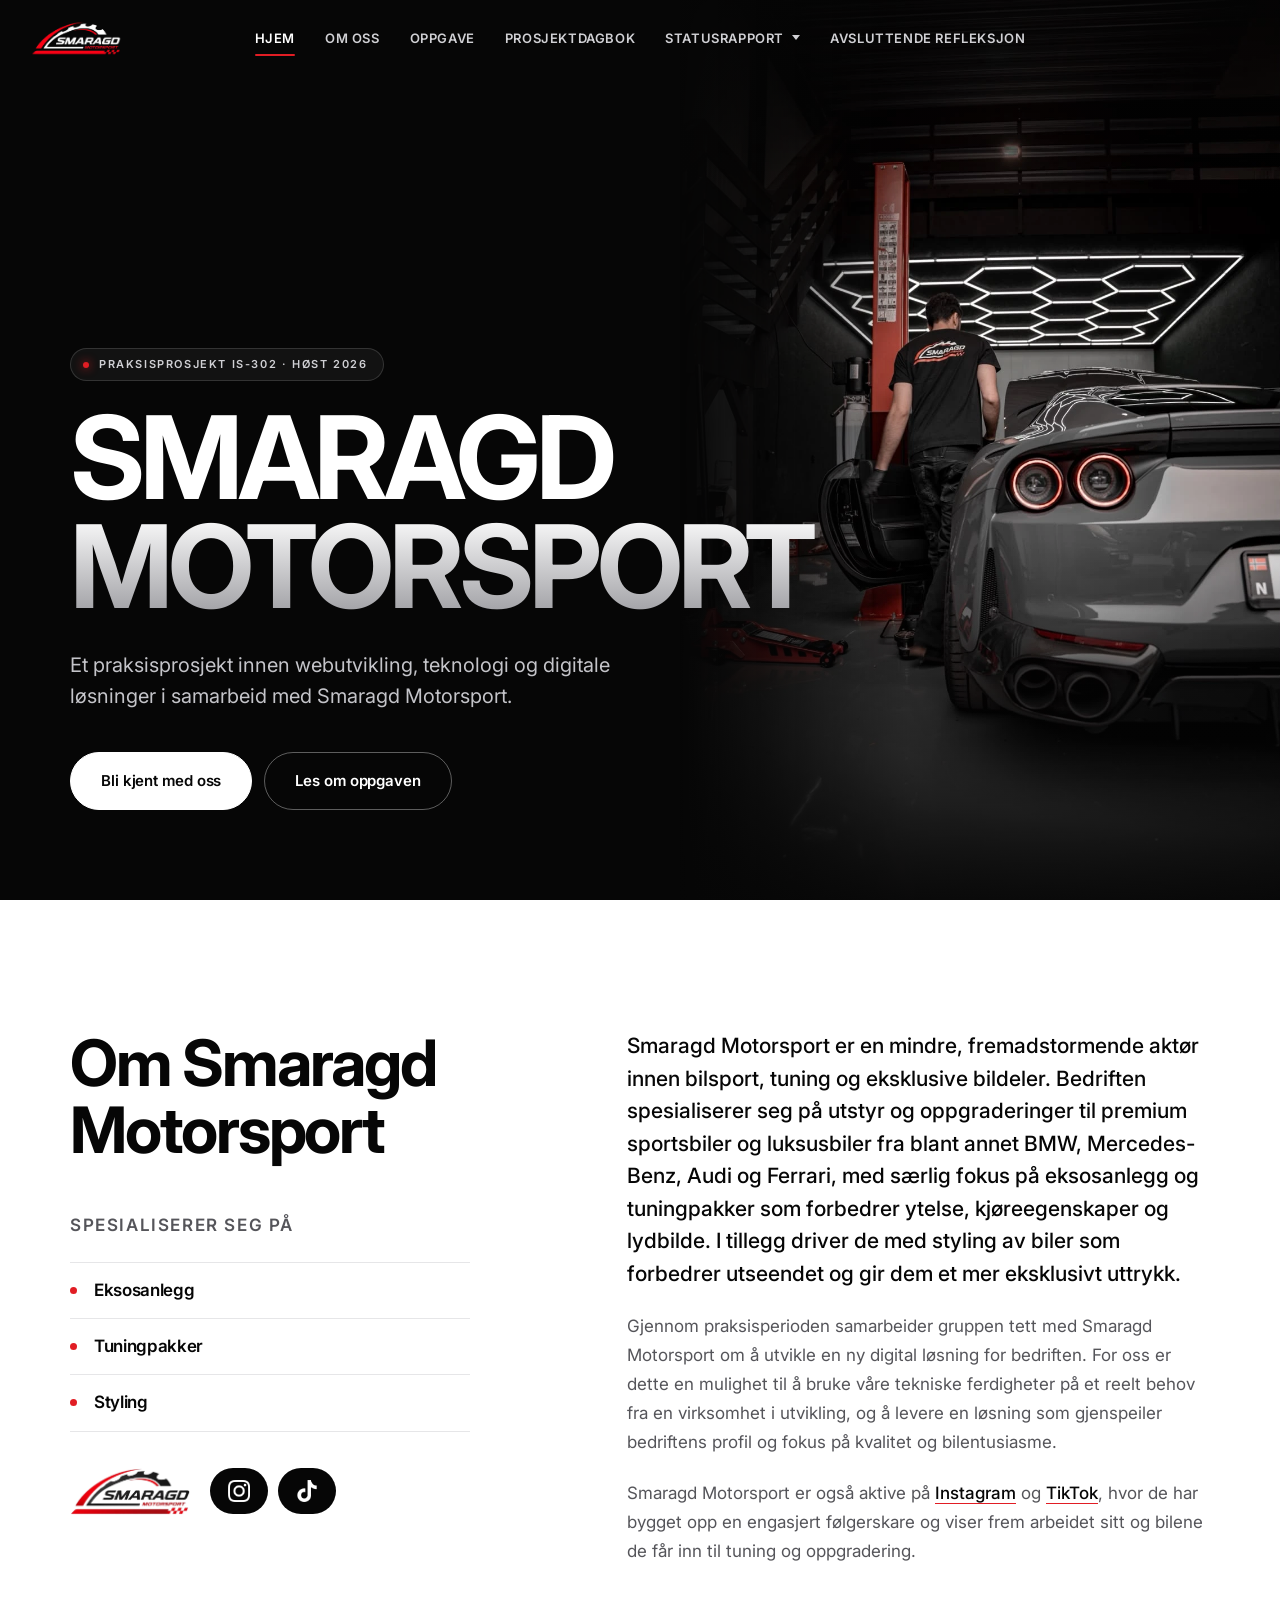
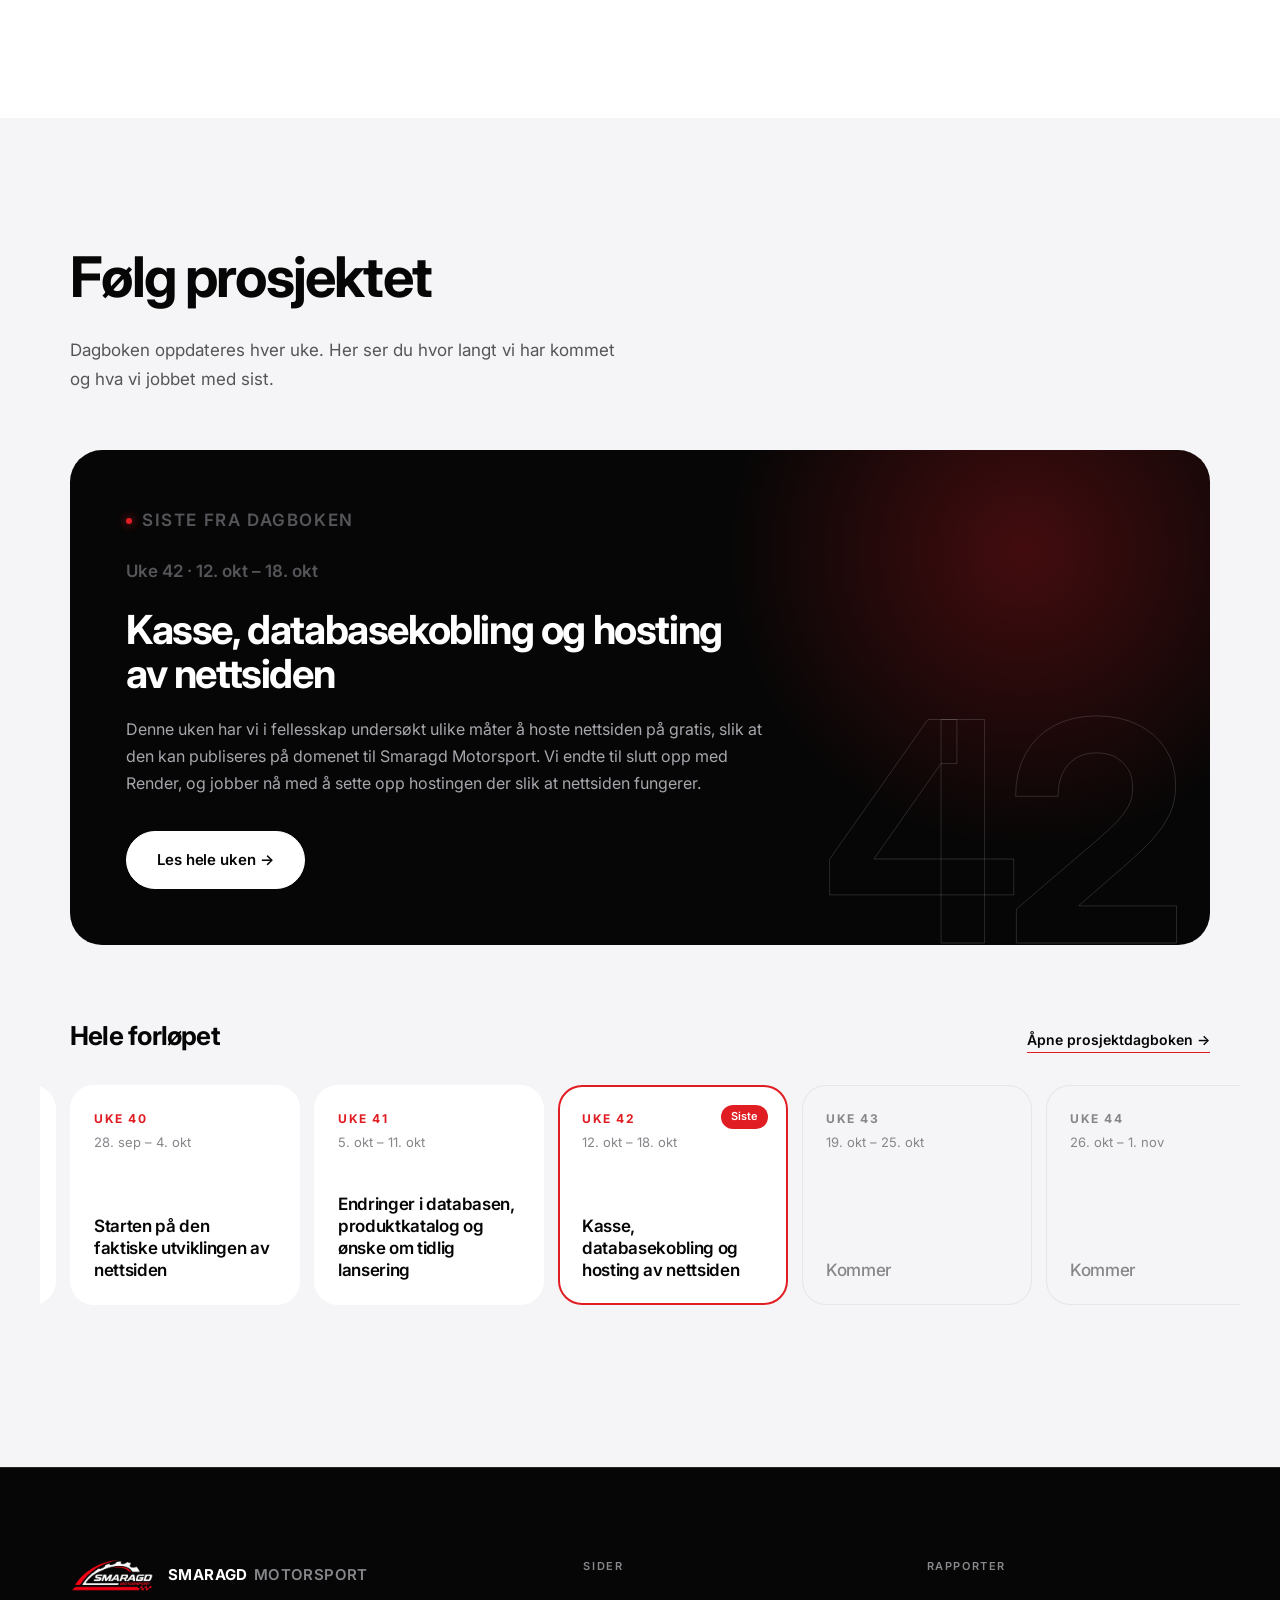
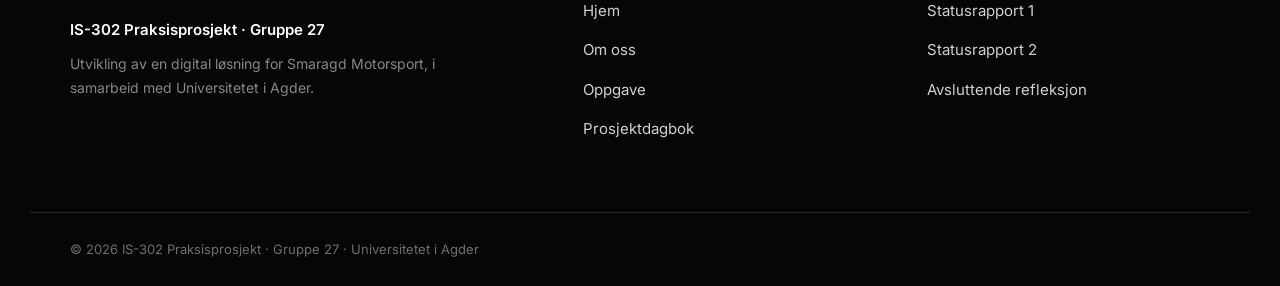
==== commit 24bf89dd: "Små justeringer på redesign 2.0" ====
--- a/index.html
+++ b/index.html
@@ -68,14 +68,18 @@
 
                         <ul class="smaragd-liste">
                             <li>Eksosanlegg</li>
-                            <li>Downpipes</li>
                             <li>Tuningpakker</li>
                             <li>Styling</li>
                         </ul>
 
                         <div class="smaragd-sosiale">
-                            <a href="https://www.instagram.com/smaragd.motorsport/" target="_blank" rel="noopener">Instagram</a>
-                            <a href="https://www.tiktok.com/@smaragd.motorsport1" target="_blank" rel="noopener">TikTok</a>
+                            <img class="smaragd-logo" src="./images/logo-svart.png" alt="Smaragd Motorsport logo">
+                            <a href="https://www.instagram.com/smaragd.motorsport/" target="_blank" rel="noopener" aria-label="Smaragd Motorsport på Instagram">
+                                <img src="images/ikoner/instagram.png" alt="" width="22" height="22">
+                            </a>
+                            <a href="https://www.tiktok.com/@smaragd.motorsport1" target="_blank" rel="noopener" aria-label="Smaragd Motorsport på TikTok">
+                                <img src="images/ikoner/tiktok.png" alt="" width="22" height="22">
+                            </a>
                         </div>
 
                     </div>
@@ -85,7 +89,7 @@
                 <div class="introduksjon-tekst">
 
                     <p>
-                        Smaragd Motorsport er en mindre, fremadstormende aktør innen bilsport, tuning og eksklusive bildeler. Bedriften spesialiserer seg på utstyr og oppgraderinger til premium sportsbiler og luksusbiler fra blant annet BMW, Mercedes-Benz, Audi og Ferrari, med særlig fokus på eksosanlegg, downpipes og tuningpakker som forbedrer ytelse, kjøreegenskaper og lydbilde. I tillegg driver de med styling av biler som forbedrer utseendet og gir dem et mer eksklusivt uttrykk.
+                        Smaragd Motorsport er en mindre, fremadstormende aktør innen bilsport, tuning og eksklusive bildeler. Bedriften spesialiserer seg på utstyr og oppgraderinger til premium sportsbiler og luksusbiler fra blant annet BMW, Mercedes-Benz, Audi og Ferrari, med særlig fokus på eksosanlegg og tuningpakker som forbedrer ytelse, kjøreegenskaper og lydbilde. I tillegg driver de med styling av biler som forbedrer utseendet og gir dem et mer eksklusivt uttrykk.
                     </p>
 
                     <p>
--- a/style/stil.css
+++ b/style/stil.css
@@ -641,6 +641,13 @@
     max-width: 400px;
 }
 
+.smaragd-logo {
+    display: block;
+    width: 120px;
+    height: auto;
+    margin-right: 10px;
+}
+
 .smaragd-fakta-tittel {
     margin-bottom: 14px;
     color: var(--gra);
@@ -684,6 +691,7 @@
 .smaragd-sosiale {
     display: flex;
     flex-wrap: wrap;
+    align-items: center;
     gap: 10px;
 }
 
@@ -696,6 +704,19 @@
     font-weight: 600;
     text-decoration: none;
     transition: background-color 0.25s ease, transform 0.25s var(--ut);
+}
+
+.smaragd-sosiale a {
+    display: inline-flex;
+    align-items: center;
+    justify-content: center;
+    padding: 12px 18px;
+}
+
+.smaragd-sosiale a img {
+    display: block;
+    width: 22px;
+    height: 22px;
 }
 
 .smaragd-sosiale a:hover {
@@ -729,37 +750,6 @@
     margin-top: 56px;
 }
 
-
-/* Nøkkeltall */
-
-.folg-tall {
-    display: grid;
-    grid-template-columns: repeat(3, 1fr);
-    gap: 16px;
-    margin-bottom: 16px;
-}
-
-.folg-tall-boks {
-    display: flex;
-    flex-direction: column;
-    gap: 6px;
-    padding: 28px 32px;
-    border-radius: var(--radius);
-    background-color: var(--hvit);
-}
-
-.folg-tall-verdi {
-    font-size: clamp(44px, 5.5vw, 72px);
-    font-weight: 700;
-    line-height: 1;
-    letter-spacing: -0.05em;
-}
-
-.folg-tall-etikett {
-    color: var(--gra);
-    font-size: 14px;
-    font-weight: 500;
-}
 
 
 /* Siste fra dagboken */
@@ -1018,15 +1008,18 @@
     padding-top: 190px;
 }
 
-.oppdrag .innhold h2 {
+.oppdrag .innhold h1 {
+    margin-bottom: 30px;
     font-size: clamp(30px, 4.3vw, 60px);
+    font-weight: 700;
+    line-height: 1.04;
     letter-spacing: -0.04em;
     max-width: none;
 }
 
 @media (min-width: 900px) {
 
-    .oppdrag .innhold h2 {
+    .oppdrag .innhold h1 {
         white-space: nowrap;
     }
 }
@@ -1659,24 +1652,6 @@
         padding: 80px 20px;
     }
 
-    .folg-tall {
-        gap: 10px;
-    }
-
-    .folg-tall-boks {
-        padding: 18px 16px;
-        border-radius: var(--radius-s);
-    }
-
-    .folg-tall-verdi {
-        font-size: 40px;
-    }
-
-    .folg-tall-etikett {
-        font-size: 12px;
-        line-height: 1.3;
-    }
-
     .folg-tidslinje-topp {
         flex-direction: column;
         align-items: flex-start;
@@ -1747,16 +1722,6 @@
    ===================================================== */
 
 @media (max-width: 360px) {
-
-    .folg-tall {
-        grid-template-columns: 1fr;
-    }
-
-    .folg-tall-boks {
-        flex-direction: row;
-        align-items: baseline;
-        gap: 12px;
-    }
 
     .hovedknapp {
         padding-left: 20px;
@@ -1824,3 +1789,61 @@
         animation: reveal-in 0.9s var(--ut) forwards;
     }
 }
+
+
+/* =====================================================
+   TIL TOPPEN-KNAPP
+   ===================================================== */
+
+.til-toppen {
+    position: fixed;
+    right: 24px;
+    bottom: 24px;
+    z-index: 900;
+    display: flex;
+    align-items: center;
+    justify-content: center;
+    width: 48px;
+    height: 48px;
+    padding: 0;
+    border: 1px solid rgba(255, 255, 255, 0.14);
+    border-radius: 50%;
+    background-color: var(--svart);
+    color: var(--hvit);
+    box-shadow: 0 10px 30px rgba(0, 0, 0, 0.25);
+    cursor: pointer;
+    opacity: 0;
+    transform: translateY(12px);
+    pointer-events: none;
+    transition: opacity 0.3s ease, transform 0.3s var(--ut), background-color 0.25s ease;
+}
+
+.til-toppen.synlig {
+    opacity: 1;
+    transform: none;
+    pointer-events: auto;
+}
+
+.til-toppen:hover {
+    background-color: var(--rod);
+}
+
+.til-toppen svg {
+    width: 20px;
+    height: 20px;
+    fill: none;
+    stroke: currentColor;
+    stroke-width: 2;
+    stroke-linecap: round;
+    stroke-linejoin: round;
+}
+
+@media (max-width: 750px) {
+
+    .til-toppen {
+        right: 16px;
+        bottom: 16px;
+        width: 44px;
+        height: 44px;
+    }
+}
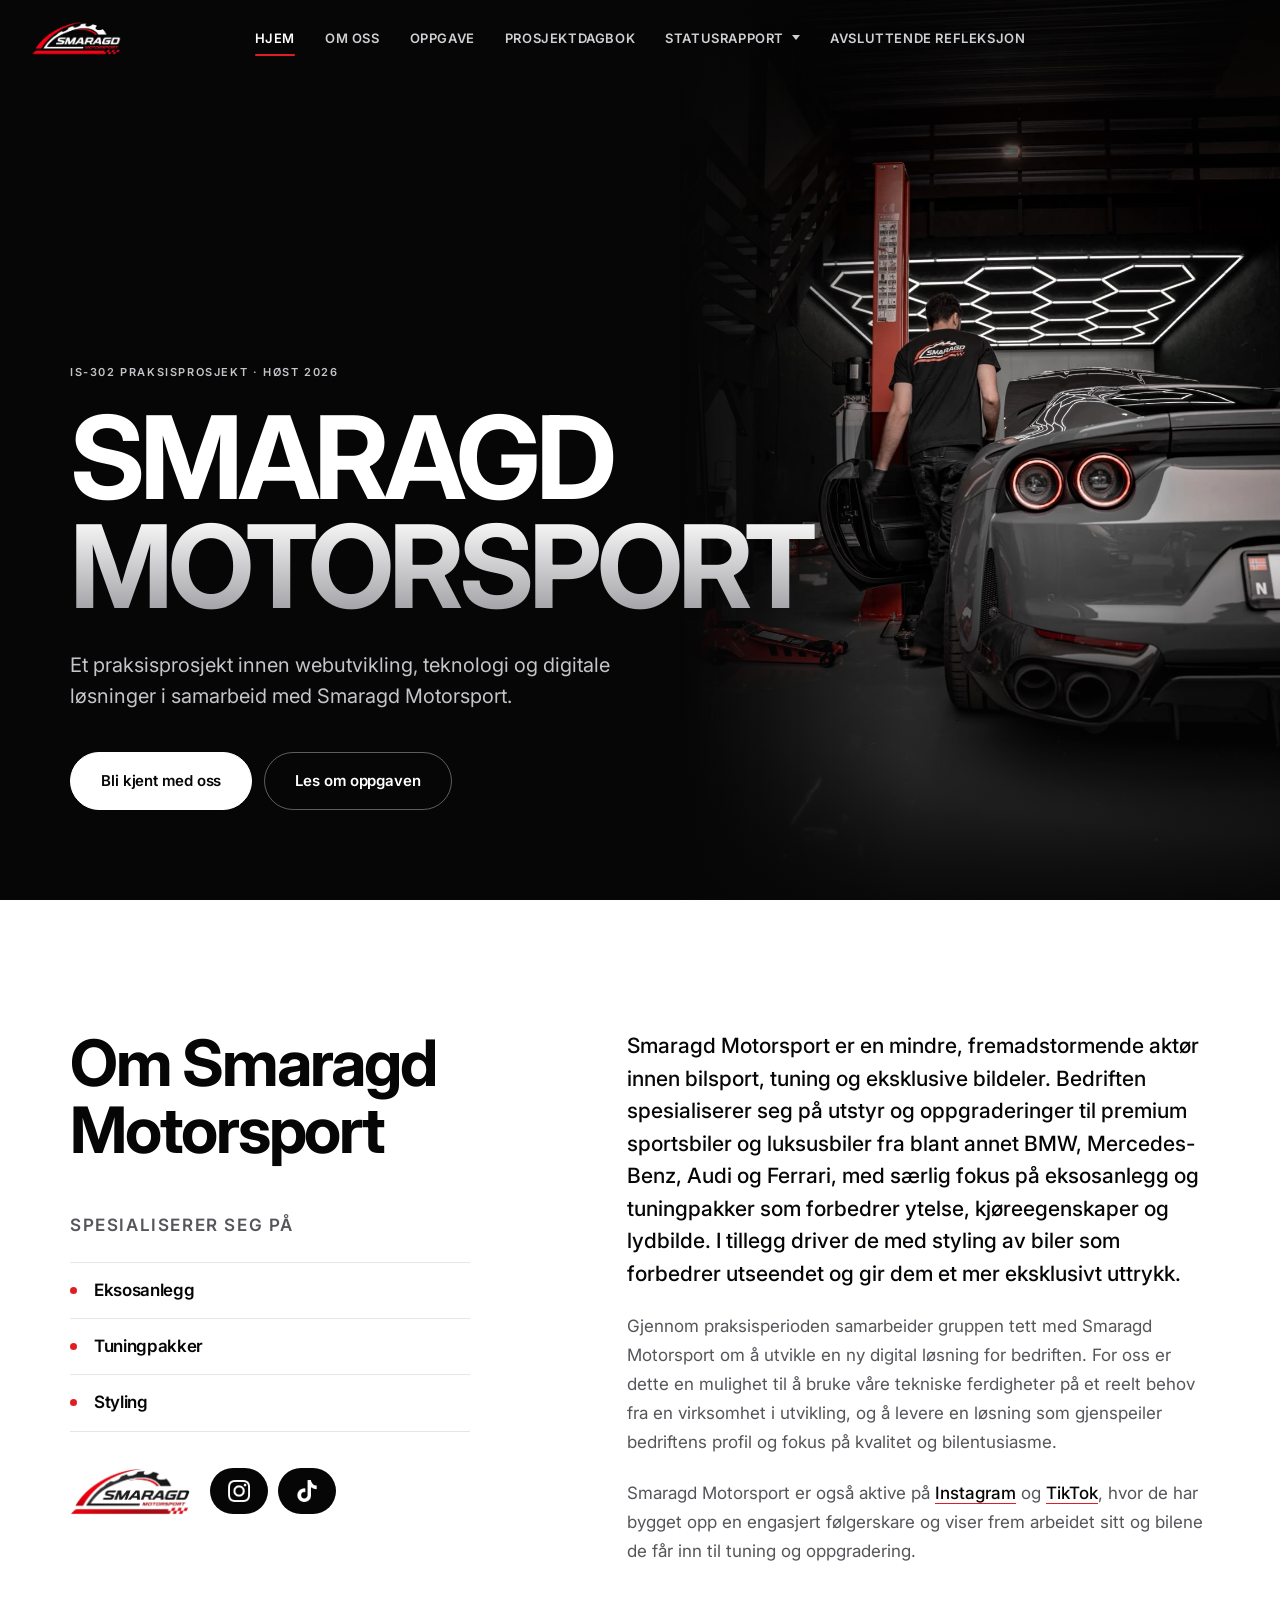
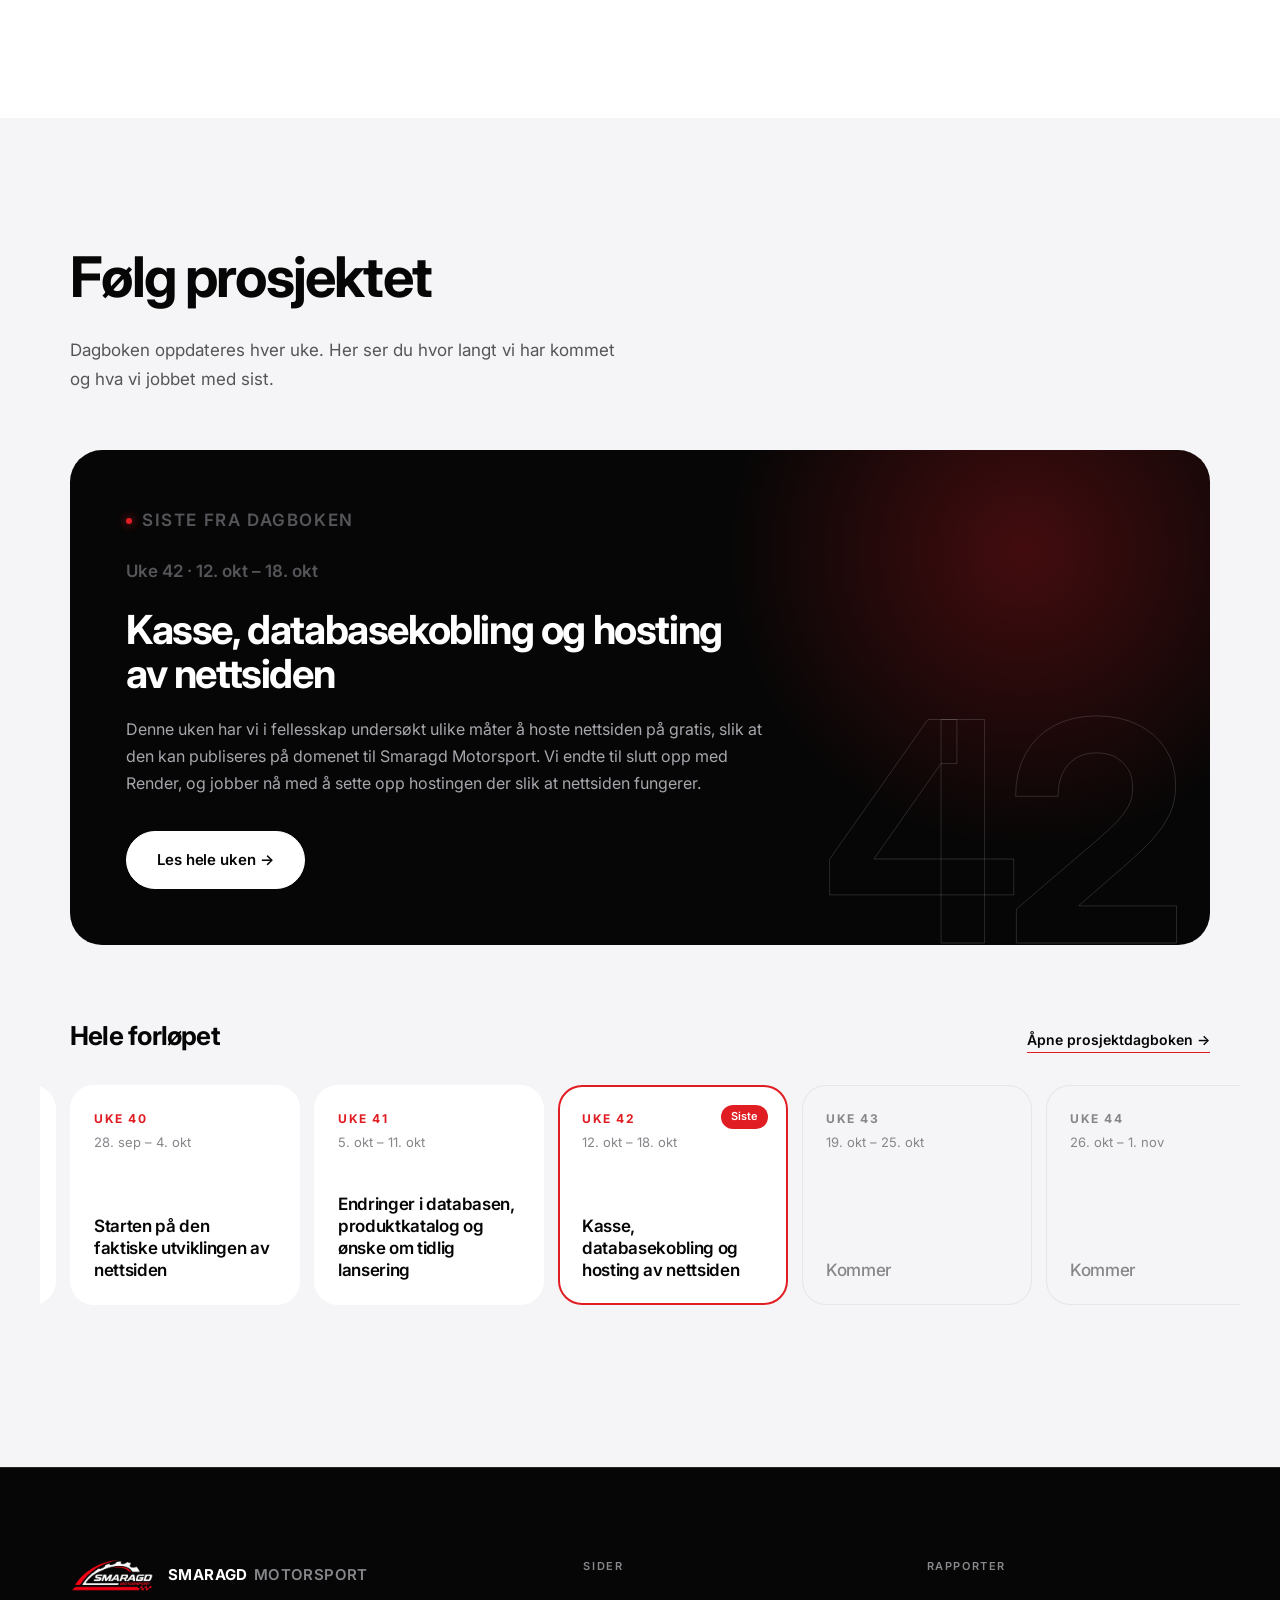
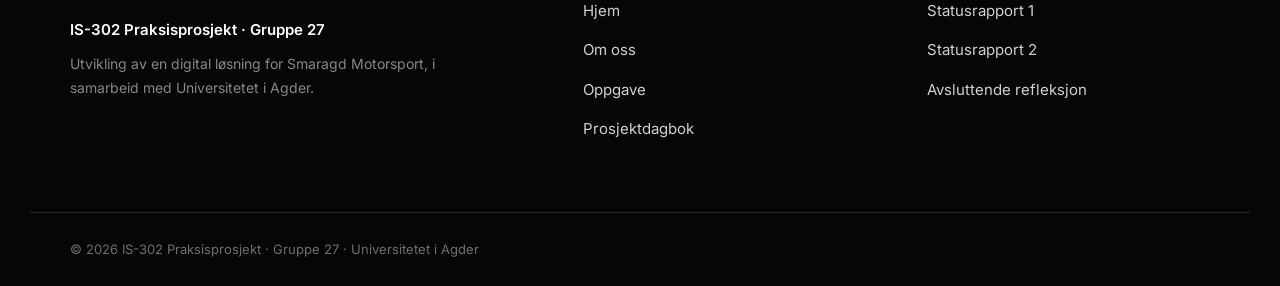
==== commit 43a682fb: "Oppdatering av tekstformat i hero-seksjonen" ====
--- a/index.html
+++ b/index.html
@@ -23,7 +23,7 @@
             <div class="hero-innhold">
 
                 <p class="overtekst">
-                    PRAKSISPROSJEKT IS-302 · HØST 2026
+                    IS-302 PRAKSISPROSJEKT · HØST 2026
                 </p>
 
                 <h1>
--- a/style/stil.css
+++ b/style/stil.css
@@ -546,6 +546,19 @@
     border-radius: 50%;
     background-color: var(--rod);
     box-shadow: 0 0 10px var(--rod);
+}
+
+/* Teksten over hero-overskriften er ren tekst, uten boble */
+.hero .overtekst {
+    display: block;
+    padding: 0;
+    border: none;
+    background: none;
+    color: #c4c4c9;
+}
+
+.hero .overtekst::before {
+    display: none;
 }
 
 .hero h1 {
